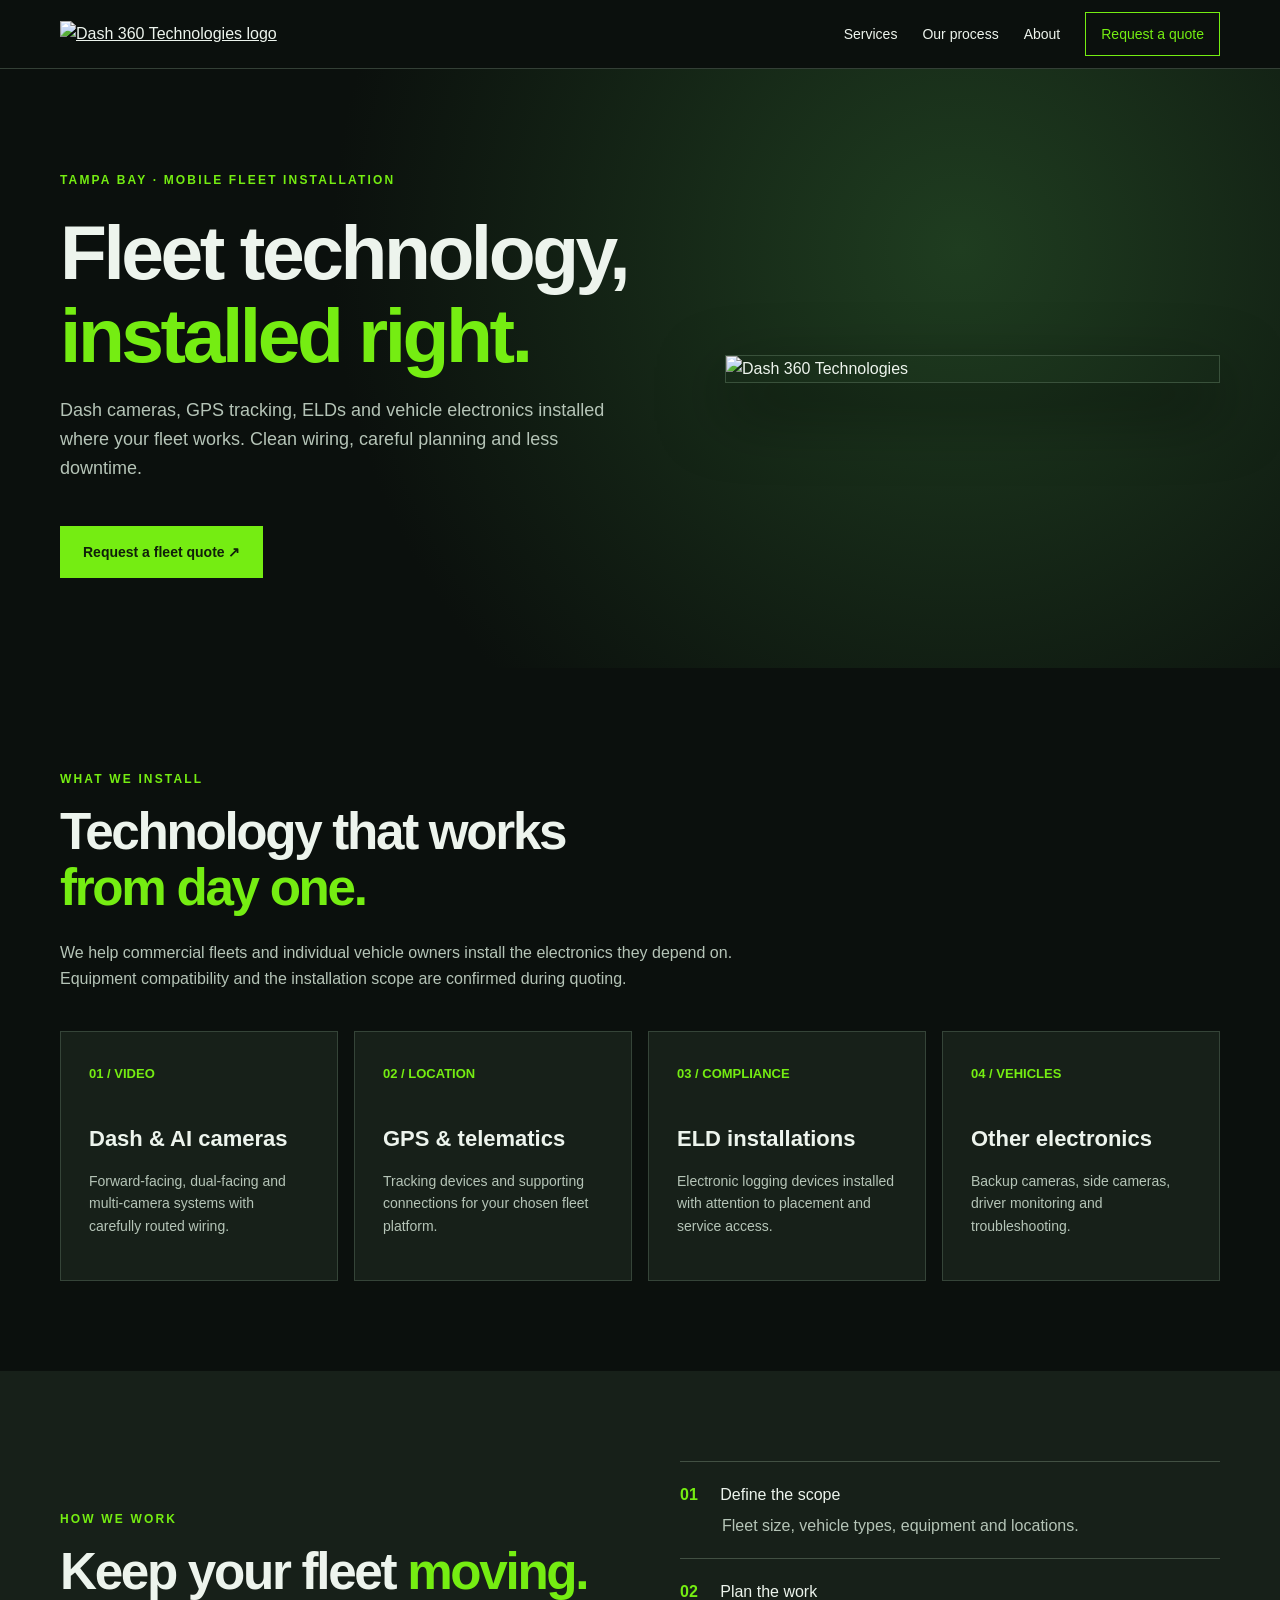
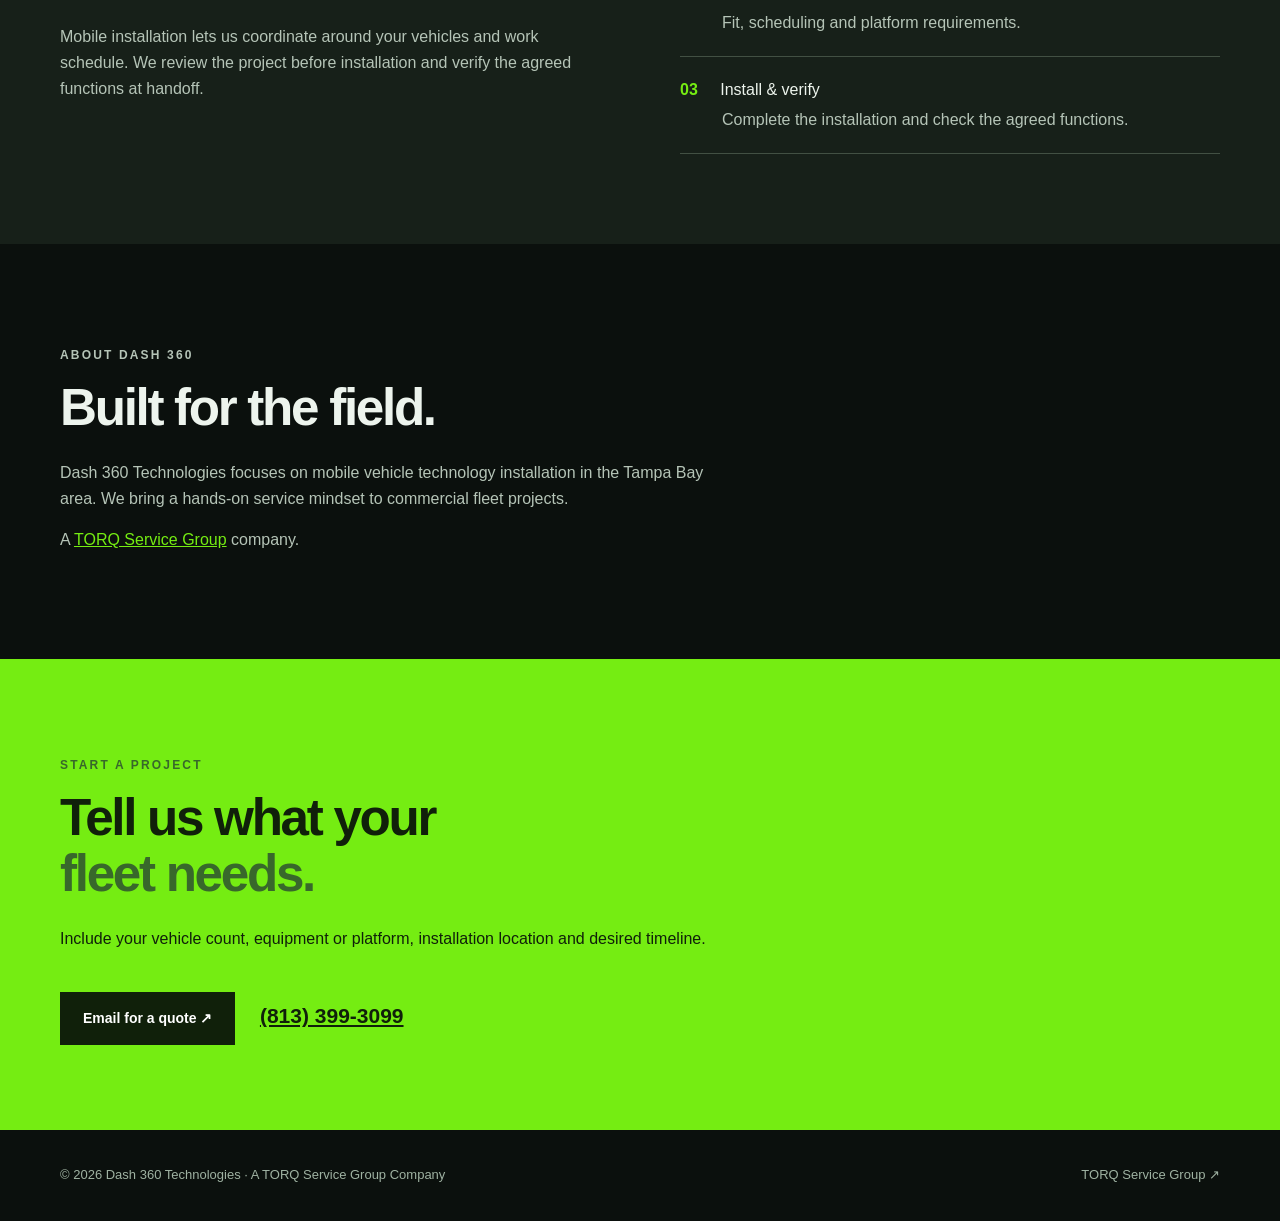
==== public/index.html @ ff672d2b "Add Dash 360 homepage" ====
<!doctype html>
<html lang="en">
<head>
  <meta charset="utf-8">
  <meta name="viewport" content="width=device-width, initial-scale=1">
  <meta name="description" content="Mobile fleet camera, ELD, GPS and vehicle electronics installation in Tampa Bay.">
  <title>Dash 360 Technologies | Fleet Electronics Installation</title>
  <style>
    :root { --green:#75ed12; --dark:#0b100d; --panel:#172019; --text:#edf4ed; --muted:#b5c4b7; }
    * { box-sizing:border-box; }
    html { scroll-behavior:smooth; }
    body { margin:0; background:var(--dark); color:var(--text); font-family:Arial,Helvetica,sans-serif; line-height:1.6; }
    a { color:inherit; }
    .wrap { width:min(1160px,calc(100% - 40px)); margin:auto; }
    header { border-bottom:1px solid #344036; background:#0b100d; }
    header .wrap { display:flex; align-items:center; justify-content:space-between; gap:20px; padding:12px 0; }
    .brand img { width:130px; height:80px; object-fit:contain; }
    nav { display:flex; gap:25px; align-items:center; }
    nav a { font-size:14px; text-decoration:none; }
    nav a:hover, footer a:hover { color:var(--green); }
    .nav-button { border:1px solid var(--green); color:var(--green); padding:10px 15px; }
    .hero { background:radial-gradient(circle at 75% 30%,#1f3d20,#0b100d 60%); padding:90px 0; }
    .hero-grid { display:grid; grid-template-columns:1.1fr .9fr; align-items:center; gap:60px; }
    .eyebrow { color:var(--green); text-transform:uppercase; letter-spacing:.18em; font-size:12px; font-weight:bold; }
    h1,h2 { line-height:1.08; letter-spacing:-.045em; }
    h1 { font-size:clamp(48px,6vw,88px); margin:20px 0; }
    h2 { font-size:clamp(38px,4vw,64px); margin:15px 0 25px; }
    h1 em,h2 em { color:var(--green); font-style:normal; }
    .lead { color:var(--muted); font-size:18px; max-width:580px; }
    .button { display:inline-block; margin-top:25px; padding:15px 23px; background:var(--green); color:#10200a; font-size:14px; font-weight:bold; text-decoration:none; }
    .hero-image { width:100%; border:1px solid #39513b; box-shadow:0 25px 65px #0008; }
    section.content { padding:90px 0; }
    .intro { max-width:680px; color:var(--muted); }
    .cards { display:grid; grid-template-columns:repeat(4,1fr); gap:16px; margin-top:40px; }
    .card { background:var(--panel); border:1px solid #354438; padding:28px; min-height:250px; }
    .card span { color:var(--green); font-size:13px; font-weight:bold; }
    .card h3 { margin:35px 0 10px; font-size:22px; }
    .card p { color:var(--muted); font-size:14px; }
    .split { display:grid; grid-template-columns:1fr 1fr; gap:80px; align-items:center; }
    .alternate { background:#172019; }
    .steps { border-top:1px solid #425043; }
    .step { padding:20px 0; border-bottom:1px solid #425043; }
    .step strong { color:var(--green); margin-right:18px; }
    .step p { color:var(--muted); margin:5px 0 0 42px; }
    .about p { color:var(--muted); }
    .about a { color:var(--green); }
    .contact { padding:85px 0; background:var(--green); color:#10200a; }
    .contact h2 em { color:#38682b; }
    .contact p { max-width:650px; }
    .contact .button { background:#10200a; color:white; margin-right:20px; }
    .contact .phone { font-size:21px; font-weight:bold; white-space:nowrap; }
    footer { padding:35px 0; }
    footer .wrap { display:flex; justify-content:space-between; gap:20px; flex-wrap:wrap; color:#9fb2a2; font-size:13px; }
    footer a { text-decoration:none; }
    @media(max-width:800px) {
      .hero-grid,.split { grid-template-columns:1fr; gap:35px; }
      .cards { grid-template-columns:repeat(2,1fr); }
      nav a:not(.nav-button) { display:none; }
    }
    @media(max-width:520px) {
      .hero,section.content,.contact { padding:60px 0; }
      .brand img { width:95px; height:65px; }
      .cards { grid-template-columns:1fr; }
      .contact .phone { display:block; margin-top:20px; }
    }
  </style>
</head>
<body>
  <header>
    <div class="wrap">
      <a class="brand" href="#top" aria-label="Dash 360 Technologies home">
        <img src="https://torqservicegroup.com/Dash%20360%20logo.jpeg" alt="Dash 360 Technologies logo">
      </a>
      <nav aria-label="Main navigation">
        <a href="#services">Services</a>
        <a href="#process">Our process</a>
        <a href="#about">About</a>
        <a class="nav-button" href="#contact">Request a quote</a>
      </nav>
    </div>
  </header>

  <main>
    <section class="hero" id="top">
      <div class="wrap hero-grid">
        <div>
          <p class="eyebrow">Tampa Bay · Mobile fleet installation</p>
          <h1>Fleet technology,<br><em>installed right.</em></h1>
          <p class="lead">Dash cameras, GPS tracking, ELDs and vehicle electronics installed where your fleet works. Clean wiring, careful planning and less downtime.</p>
          <a class="button" href="#contact">Request a fleet quote ↗</a>
        </div>
        <img class="hero-image" src="https://torqservicegroup.com/Dash%20360%20logo.jpeg" alt="Dash 360 Technologies">
      </div>
    </section>

    <section class="content" id="services">
      <div class="wrap">
        <p class="eyebrow">What we install</p>
        <h2>Technology that works<br><em>from day one.</em></h2>
        <p class="intro">We help commercial fleets and individual vehicle owners install the electronics they depend on. Equipment compatibility and the installation scope are confirmed during quoting.</p>
        <div class="cards">
          <article class="card"><span>01 / VIDEO</span><h3>Dash & AI cameras</h3><p>Forward-facing, dual-facing and multi-camera systems with carefully routed wiring.</p></article>
          <article class="card"><span>02 / LOCATION</span><h3>GPS & telematics</h3><p>Tracking devices and supporting connections for your chosen fleet platform.</p></article>
          <article class="card"><span>03 / COMPLIANCE</span><h3>ELD installations</h3><p>Electronic logging devices installed with attention to placement and service access.</p></article>
          <article class="card"><span>04 / VEHICLES</span><h3>Other electronics</h3><p>Backup cameras, side cameras, driver monitoring and troubleshooting.</p></article>
        </div>
      </div>
    </section>

    <section class="content alternate" id="process">
      <div class="wrap split">
        <div>
          <p class="eyebrow">How we work</p>
          <h2>Keep your fleet <em>moving.</em></h2>
          <p class="intro">Mobile installation lets us coordinate around your vehicles and work schedule. We review the project before installation and verify the agreed functions at handoff.</p>
        </div>
        <div class="steps">
          <div class="step"><strong>01</strong> Define the scope<p>Fleet size, vehicle types, equipment and locations.</p></div>
          <div class="step"><strong>02</strong> Plan the work<p>Fit, scheduling and platform requirements.</p></div>
          <div class="step"><strong>03</strong> Install & verify<p>Complete the installation and check the agreed functions.</p></div>
        </div>
      </div>
    </section>

    <section class="content about" id="about">
      <div class="wrap">
        <p class="eyebrow">About Dash 360</p>
        <h2>Built for the field.</h2>
        <p class="intro">Dash 360 Technologies focuses on mobile vehicle technology installation in the Tampa Bay area. We bring a hands-on service mindset to commercial fleet projects.</p>
        <p>A <a href="https://torqservicegroup.com">TORQ Service Group</a> company.</p>
      </div>
    </section>

    <section class="contact" id="contact">
      <div class="wrap">
        <p class="eyebrow" style="color:#38682b">Start a project</p>
        <h2>Tell us what your<br><em>fleet needs.</em></h2>
        <p>Include your vehicle count, equipment or platform, installation location and desired timeline.</p>
        <a class="button" href="mailto:admin@torqservicegroup.com?subject=Dash%20360%20installation%20quote">Email for a quote ↗</a>
        <a class="phone" href="tel:+18133993099">(813) 399-3099</a>
      </div>
    </section>
  </main>

  <footer>
    <div class="wrap">
      <span>© 2026 Dash 360 Technologies · A TORQ Service Group Company</span>
      <a href="https://torqservicegroup.com">TORQ Service Group ↗</a>
    </div>
  </footer>
</body>
</html>
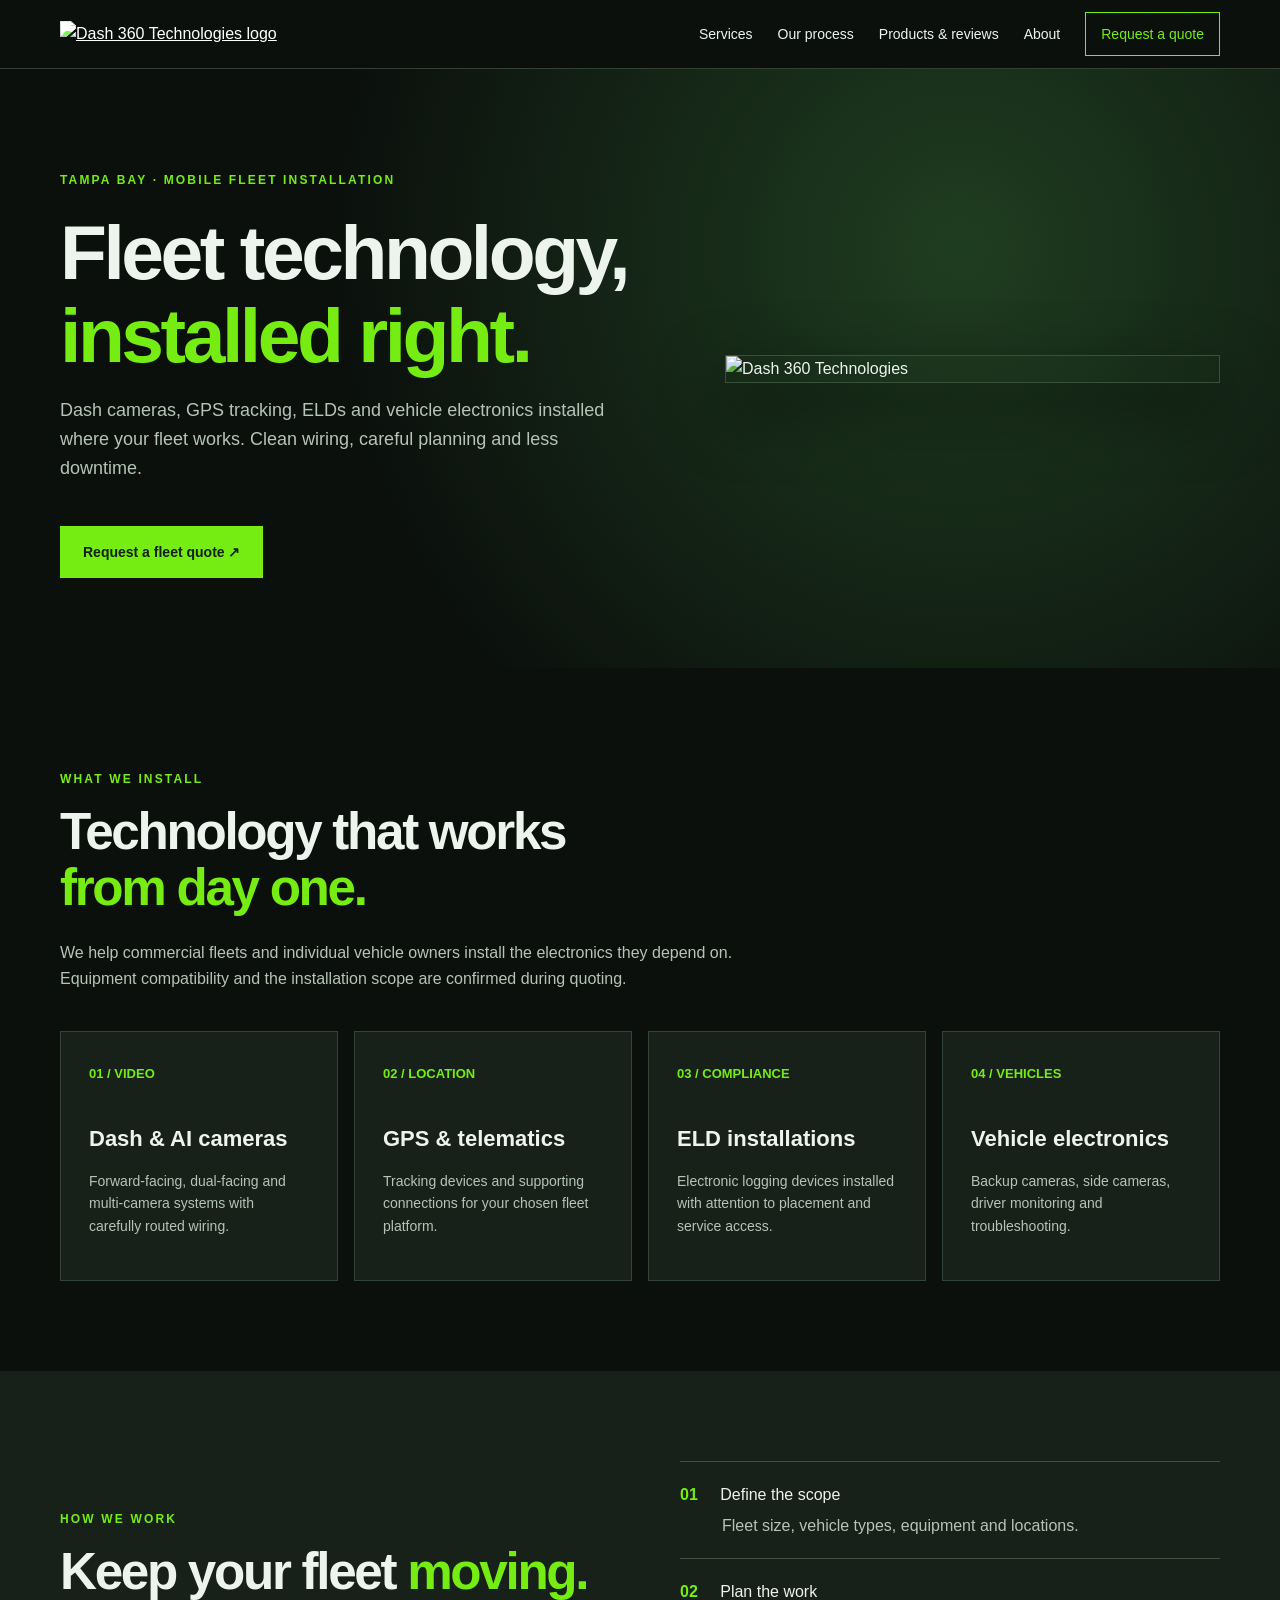
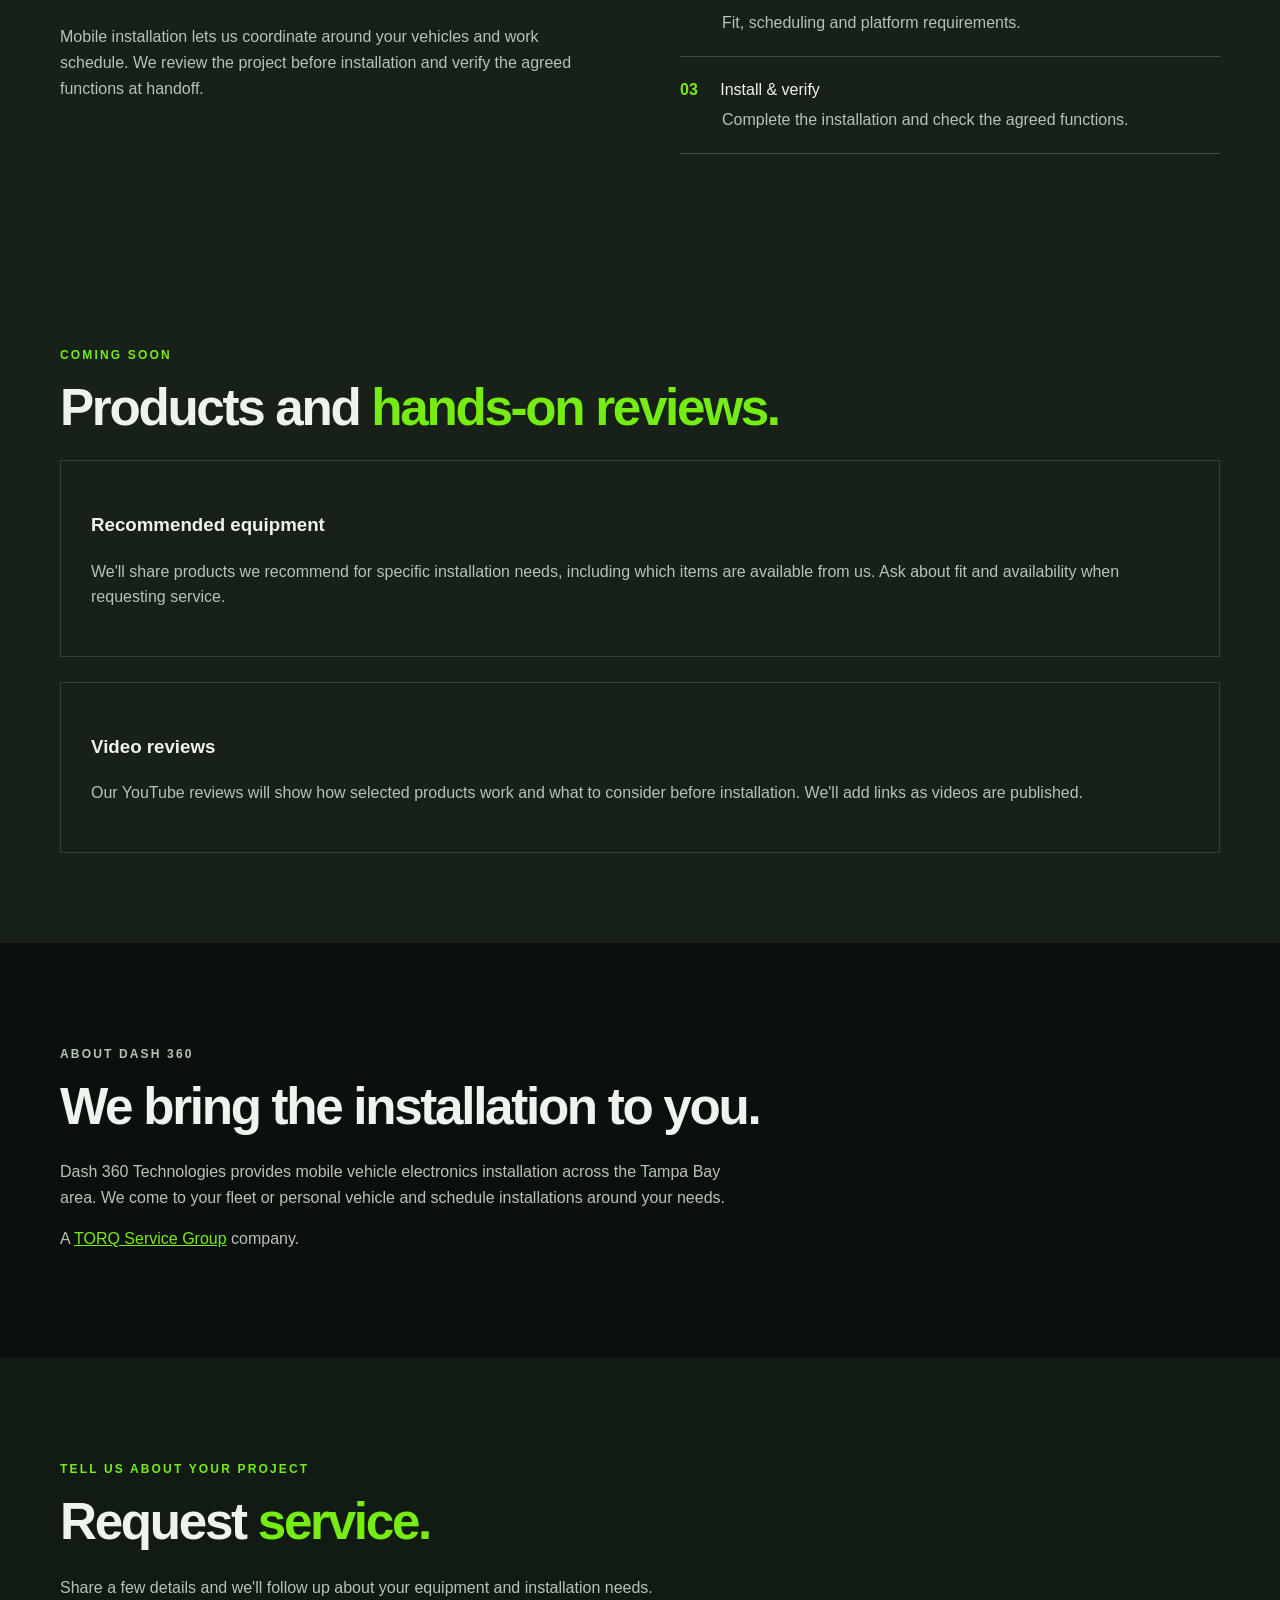
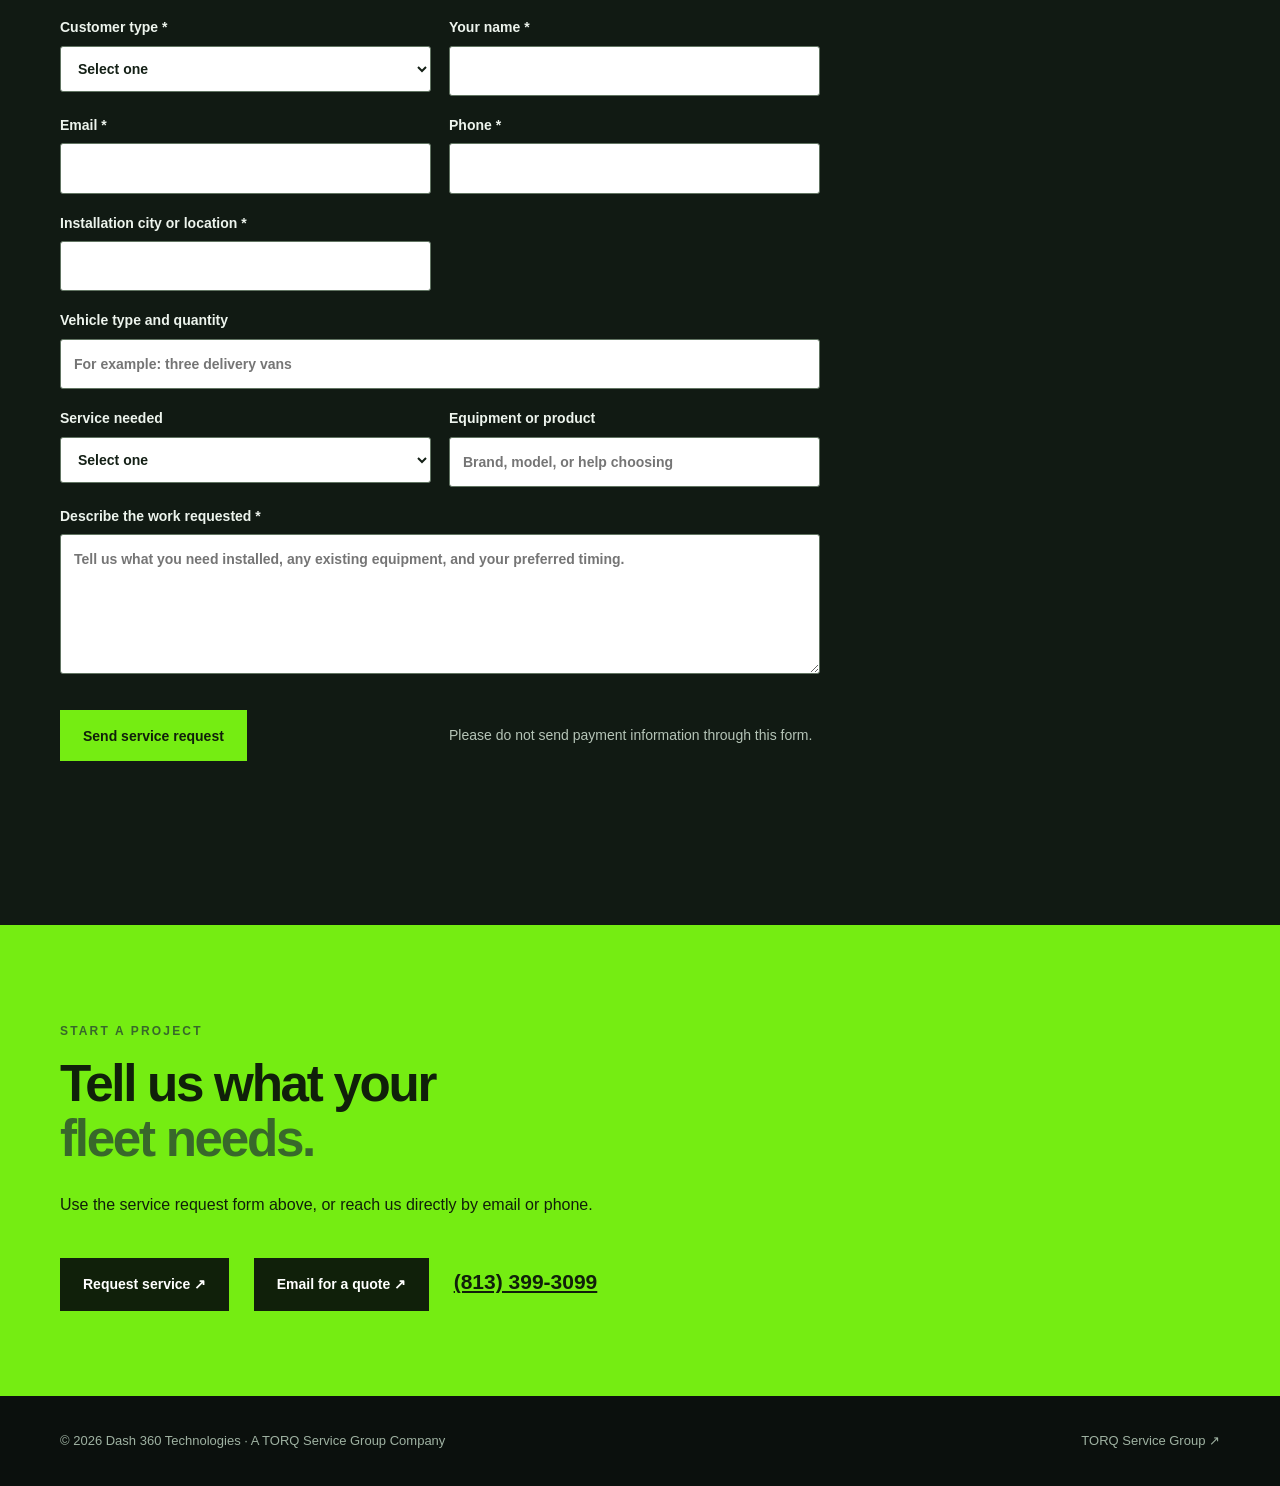
==== commit 38d7b9d1: "Update index.html Updated brand image size and added new sections for products and service requests." ====
--- a/public/index.html
+++ b/public/index.html
@@ -14,7 +14,7 @@
     .wrap { width:min(1160px,calc(100% - 40px)); margin:auto; }
     header { border-bottom:1px solid #344036; background:#0b100d; }
     header .wrap { display:flex; align-items:center; justify-content:space-between; gap:20px; padding:12px 0; }
-    .brand img { width:130px; height:80px; object-fit:contain; }
+    .brand img { width:240px; height:140px; object-fit:cover; object-position:center; filter:brightness(1.4); }
     nav { display:flex; gap:25px; align-items:center; }
     nav a { font-size:14px; text-decoration:none; }
     nav a:hover, footer a:hover { color:var(--green); }
@@ -49,6 +49,18 @@
     .contact p { max-width:650px; }
     .contact .button { background:#10200a; color:white; margin-right:20px; }
     .contact .phone { font-size:21px; font-weight:bold; white-space:nowrap; }
+    .future { border:1px solid #354438; background:var(--panel); padding:30px; margin-top:25px; }
+    .future p { color:var(--muted); }
+    .request { background:#111a13; }
+    .request form { max-width:760px; display:grid; grid-template-columns:1fr 1fr; gap:18px; }
+    .request label { display:flex; flex-direction:column; gap:7px; font-size:14px; font-weight:bold; }
+    .request input,.request select,.request textarea { width:100%; padding:13px; border:1px solid #617462; background:#fff; color:#142016; font:inherit; border-radius:3px; }
+    .request .full { grid-column:1/-1; }
+    .request button { border:0; cursor:pointer; justify-self:start; margin:0; }
+    .request [hidden] { display:none; }
+    .request .note { color:var(--muted); font-size:14px; }
+    #form-status { min-height:1.5em; color:var(--green); }
+    #form-status.error { color:#ffaaaa; }
     footer { padding:35px 0; }
     footer .wrap { display:flex; justify-content:space-between; gap:20px; flex-wrap:wrap; color:#9fb2a2; font-size:13px; }
     footer a { text-decoration:none; }
@@ -59,7 +71,8 @@
     }
     @media(max-width:520px) {
       .hero,section.content,.contact { padding:60px 0; }
-      .brand img { width:95px; height:65px; }
+      .brand img { width:170px; height:100px; }
+      .request form { grid-template-columns:1fr; }
       .cards { grid-template-columns:1fr; }
       .contact .phone { display:block; margin-top:20px; }
     }
@@ -74,6 +87,7 @@
       <nav aria-label="Main navigation">
         <a href="#services">Services</a>
         <a href="#process">Our process</a>
+        <a href="#products">Products & reviews</a>
         <a href="#about">About</a>
         <a class="nav-button" href="#contact">Request a quote</a>
       </nav>
@@ -102,7 +116,7 @@
           <article class="card"><span>01 / VIDEO</span><h3>Dash & AI cameras</h3><p>Forward-facing, dual-facing and multi-camera systems with carefully routed wiring.</p></article>
           <article class="card"><span>02 / LOCATION</span><h3>GPS & telematics</h3><p>Tracking devices and supporting connections for your chosen fleet platform.</p></article>
           <article class="card"><span>03 / COMPLIANCE</span><h3>ELD installations</h3><p>Electronic logging devices installed with attention to placement and service access.</p></article>
-          <article class="card"><span>04 / VEHICLES</span><h3>Other electronics</h3><p>Backup cameras, side cameras, driver monitoring and troubleshooting.</p></article>
+          <article class="card"><span>04 / VEHICLES</span><h3>Vehicle electronics</h3><p>Backup cameras, side cameras, driver monitoring and troubleshooting.</p></article>
         </div>
       </div>
     </section>
@@ -122,12 +136,46 @@
       </div>
     </section>
 
+    <section class="content alternate" id="products">
+      <div class="wrap">
+        <p class="eyebrow">Coming soon</p>
+        <h2>Products and <em>hands-on reviews.</em></h2>
+        <div class="future"><h3>Recommended equipment</h3><p>We'll share products we recommend for specific installation needs, including which items are available from us. Ask about fit and availability when requesting service.</p></div>
+        <div class="future"><h3>Video reviews</h3><p>Our YouTube reviews will show how selected products work and what to consider before installation. We'll add links as videos are published.</p></div>
+      </div>
+    </section>
+
     <section class="content about" id="about">
       <div class="wrap">
         <p class="eyebrow">About Dash 360</p>
-        <h2>Built for the field.</h2>
-        <p class="intro">Dash 360 Technologies focuses on mobile vehicle technology installation in the Tampa Bay area. We bring a hands-on service mindset to commercial fleet projects.</p>
+        <h2>We bring the installation to you.</h2>
+        <p class="intro">Dash 360 Technologies provides mobile vehicle electronics installation across the Tampa Bay area. We come to your fleet or personal vehicle and schedule installations around your needs.</p>
         <p>A <a href="https://torqservicegroup.com">TORQ Service Group</a> company.</p>
+      </div>
+    </section>
+
+    <section class="content request" id="request">
+      <div class="wrap">
+        <p class="eyebrow">Tell us about your project</p>
+        <h2>Request <em>service.</em></h2>
+        <p class="intro">Share a few details and we'll follow up about your equipment and installation needs.</p>
+        <form id="service-form" action="/api/request" method="post">
+          <label>Customer type *<select name="customerType" id="customer-type" required><option value="">Select one</option><option>Company</option><option>Private consumer</option></select></label>
+          <label id="company-field" hidden>Company name *<input name="company" id="company-name" maxlength="150" autocomplete="organization"></label>
+          <label>Your name *<input name="name" required maxlength="100" autocomplete="name"></label>
+          <label>Email *<input name="email" type="email" required maxlength="150" autocomplete="email"></label>
+          <label>Phone *<input name="phone" type="tel" required maxlength="40" autocomplete="tel"></label>
+          <label>Installation city or location *<input name="location" required maxlength="150"></label>
+          <label class="full">Vehicle type and quantity<input name="vehicle" maxlength="200" placeholder="For example: three delivery vans"></label>
+          <label>Service needed<select name="service"><option value="">Select one</option><option>Dash or AI cameras</option><option>GPS and telematics</option><option>ELD installation</option><option>Other vehicle electronics</option><option>Not sure yet</option></select></label>
+          <label>Equipment or product<input name="equipment" maxlength="300" placeholder="Brand, model, or help choosing"></label>
+          <label class="full">Describe the work requested *<textarea name="details" required maxlength="3000" rows="5" placeholder="Tell us what you need installed, any existing equipment, and your preferred timing."></textarea></label>
+          <label class="full" style="position:absolute;left:-9999px" aria-hidden="true">Website<input name="website" tabindex="-1" autocomplete="off"></label>
+          <div class="full cf-turnstile" data-sitekey="0x4AAAAAAFBbtxwOsR6vCmfb"></div>
+          <button class="button" type="submit">Send service request</button>
+          <p class="note">Please do not send payment information through this form.</p>
+          <p class="full" id="form-status" role="status" aria-live="polite"></p>
+        </form>
       </div>
     </section>
 
@@ -135,7 +183,8 @@
       <div class="wrap">
         <p class="eyebrow" style="color:#38682b">Start a project</p>
         <h2>Tell us what your<br><em>fleet needs.</em></h2>
-        <p>Include your vehicle count, equipment or platform, installation location and desired timeline.</p>
+        <p>Use the service request form above, or reach us directly by email or phone.</p>
+        <a class="button" href="#request">Request service ↗</a>
         <a class="button" href="mailto:admin@torqservicegroup.com?subject=Dash%20360%20installation%20quote">Email for a quote ↗</a>
         <a class="phone" href="tel:+18133993099">(813) 399-3099</a>
       </div>
@@ -148,5 +197,52 @@
       <a href="https://torqservicegroup.com">TORQ Service Group ↗</a>
     </div>
   </footer>
+  <script src="https://challenges.cloudflare.com/turnstile/v0/api.js" async defer></script>
+  <script>
+    const form = document.getElementById('service-form');
+    const type = document.getElementById('customer-type');
+    const companyField = document.getElementById('company-field');
+    const companyName = document.getElementById('company-name');
+    const status = document.getElementById('form-status');
+
+    type.addEventListener('change', () => {
+      const isCompany = type.value === 'Company';
+      companyField.hidden = !isCompany;
+      companyName.required = isCompany;
+      if (!isCompany) companyName.value = '';
+    });
+
+    form.addEventListener('submit', async event => {
+      event.preventDefault();
+      const button = form.querySelector('button[type="submit"]');
+      button.disabled = true;
+      status.classList.remove('error');
+      status.textContent = 'Sending your request…';
+
+      try {
+        const response = await fetch(form.action, {
+          method: 'POST',
+          body: new FormData(form)
+        });
+        const result = await response.json();
+
+        if (!response.ok) {
+          throw new Error(result.message || 'Request could not be sent.');
+        }
+
+        status.textContent = result.message;
+        form.reset();
+        companyField.hidden = true;
+        companyName.required = false;
+      } catch (error) {
+        status.classList.add('error');
+        status.textContent = error.message ||
+          'Could not send your request. Please email or call us directly.';
+      } finally {
+        button.disabled = false;
+        if (window.turnstile) window.turnstile.reset();
+      }
+    });
+  </script>
 </body>
 </html>
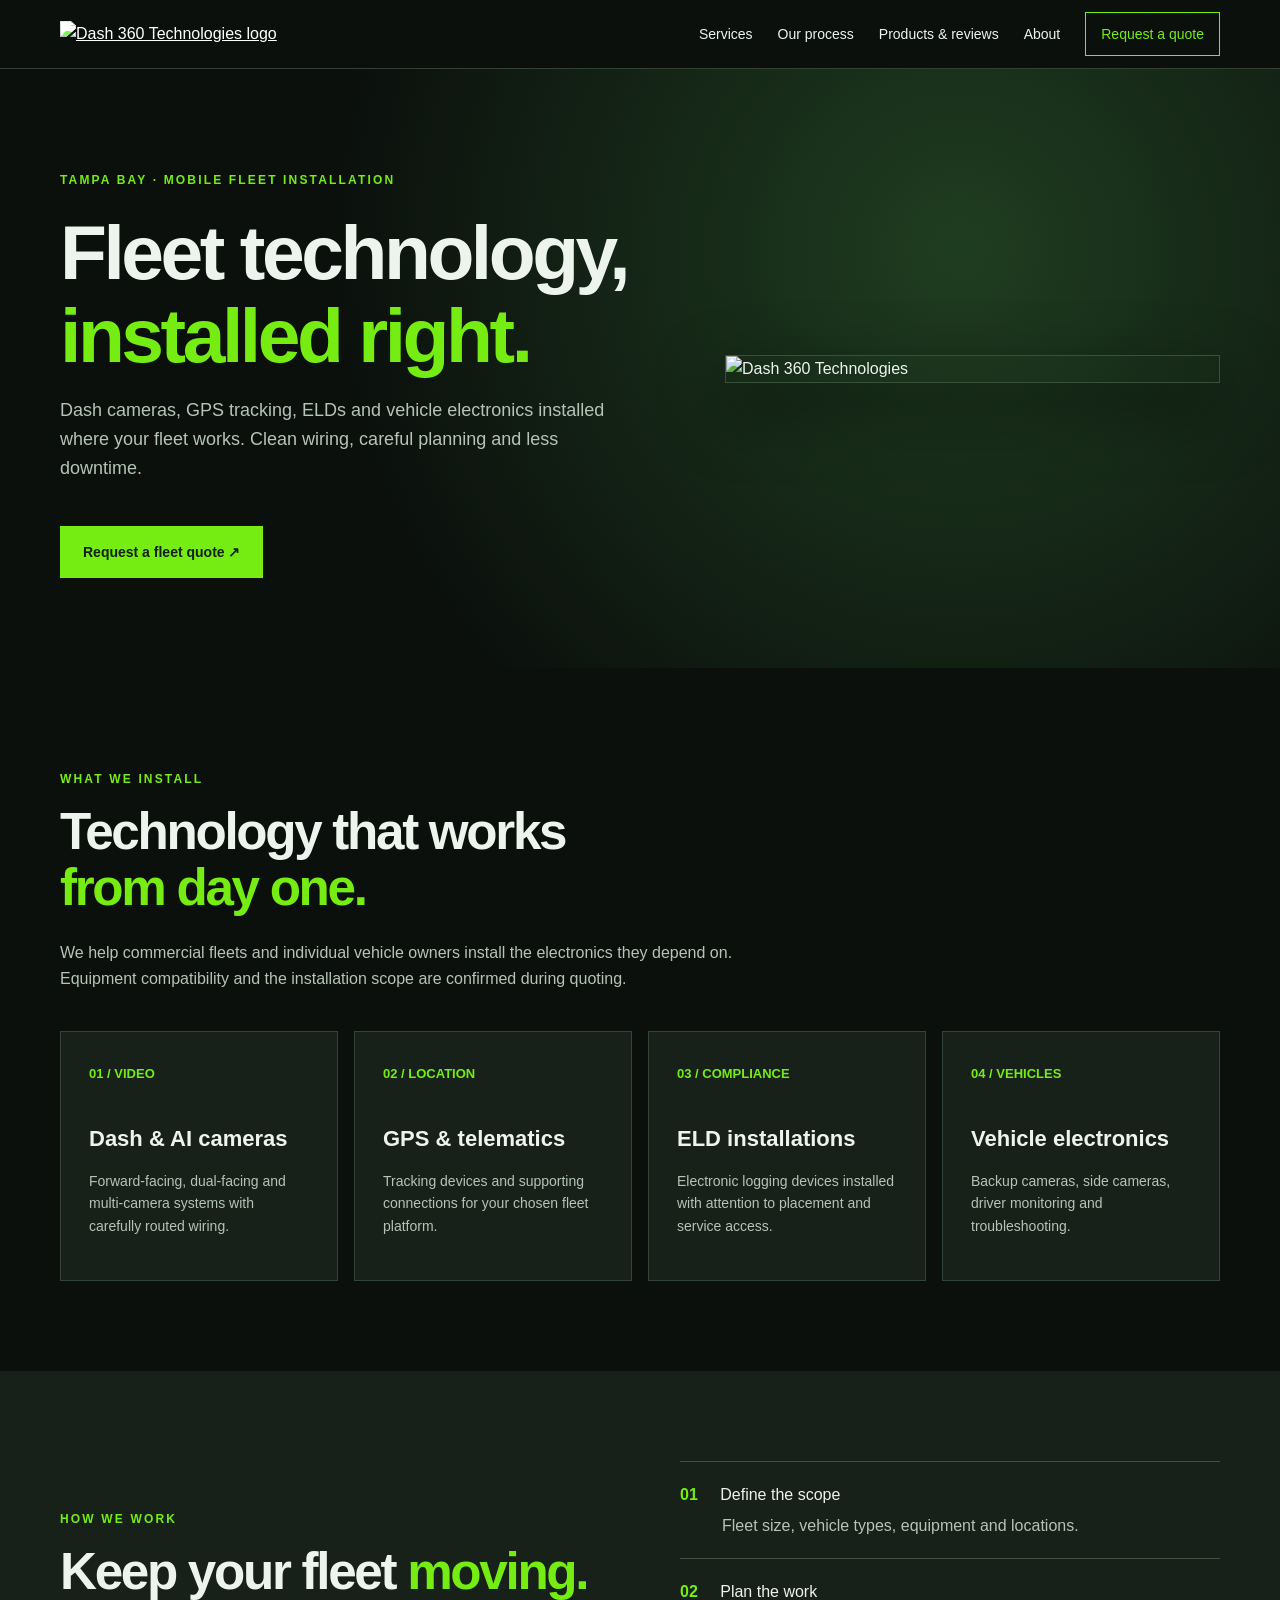
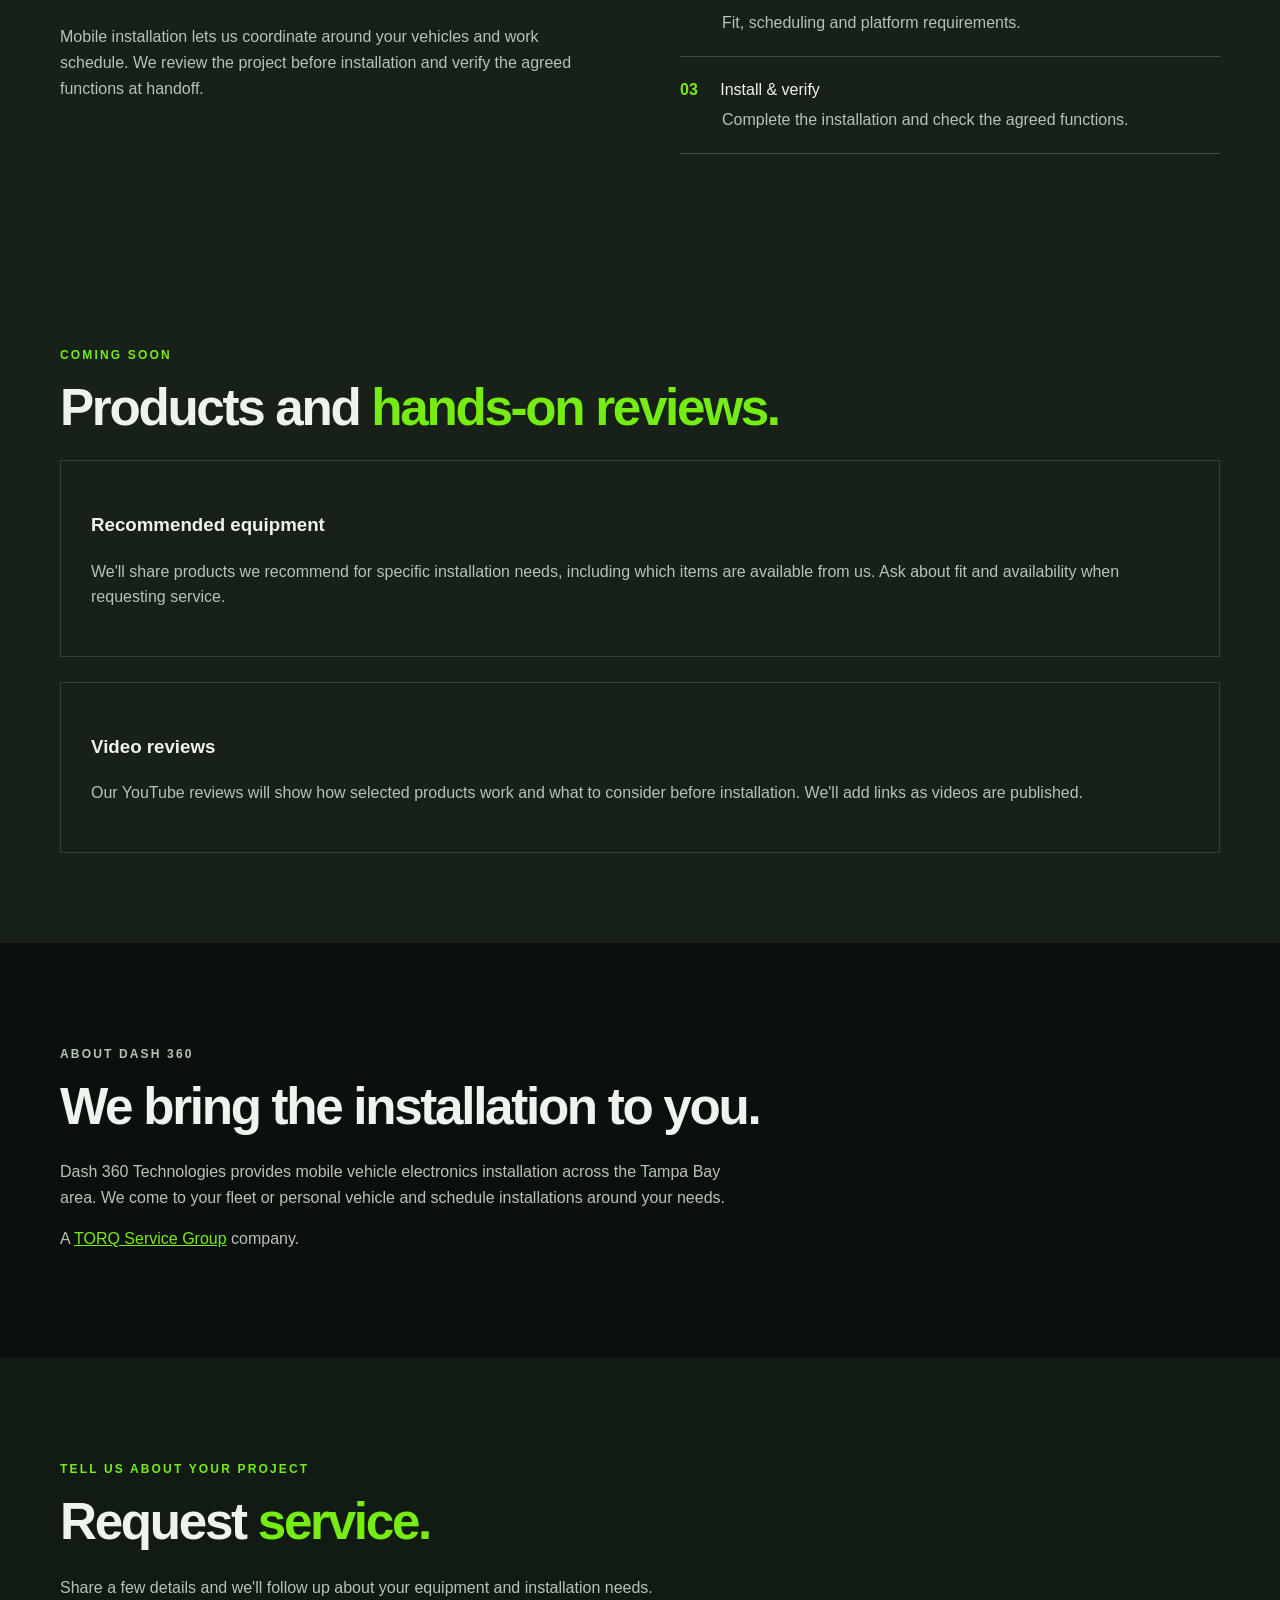
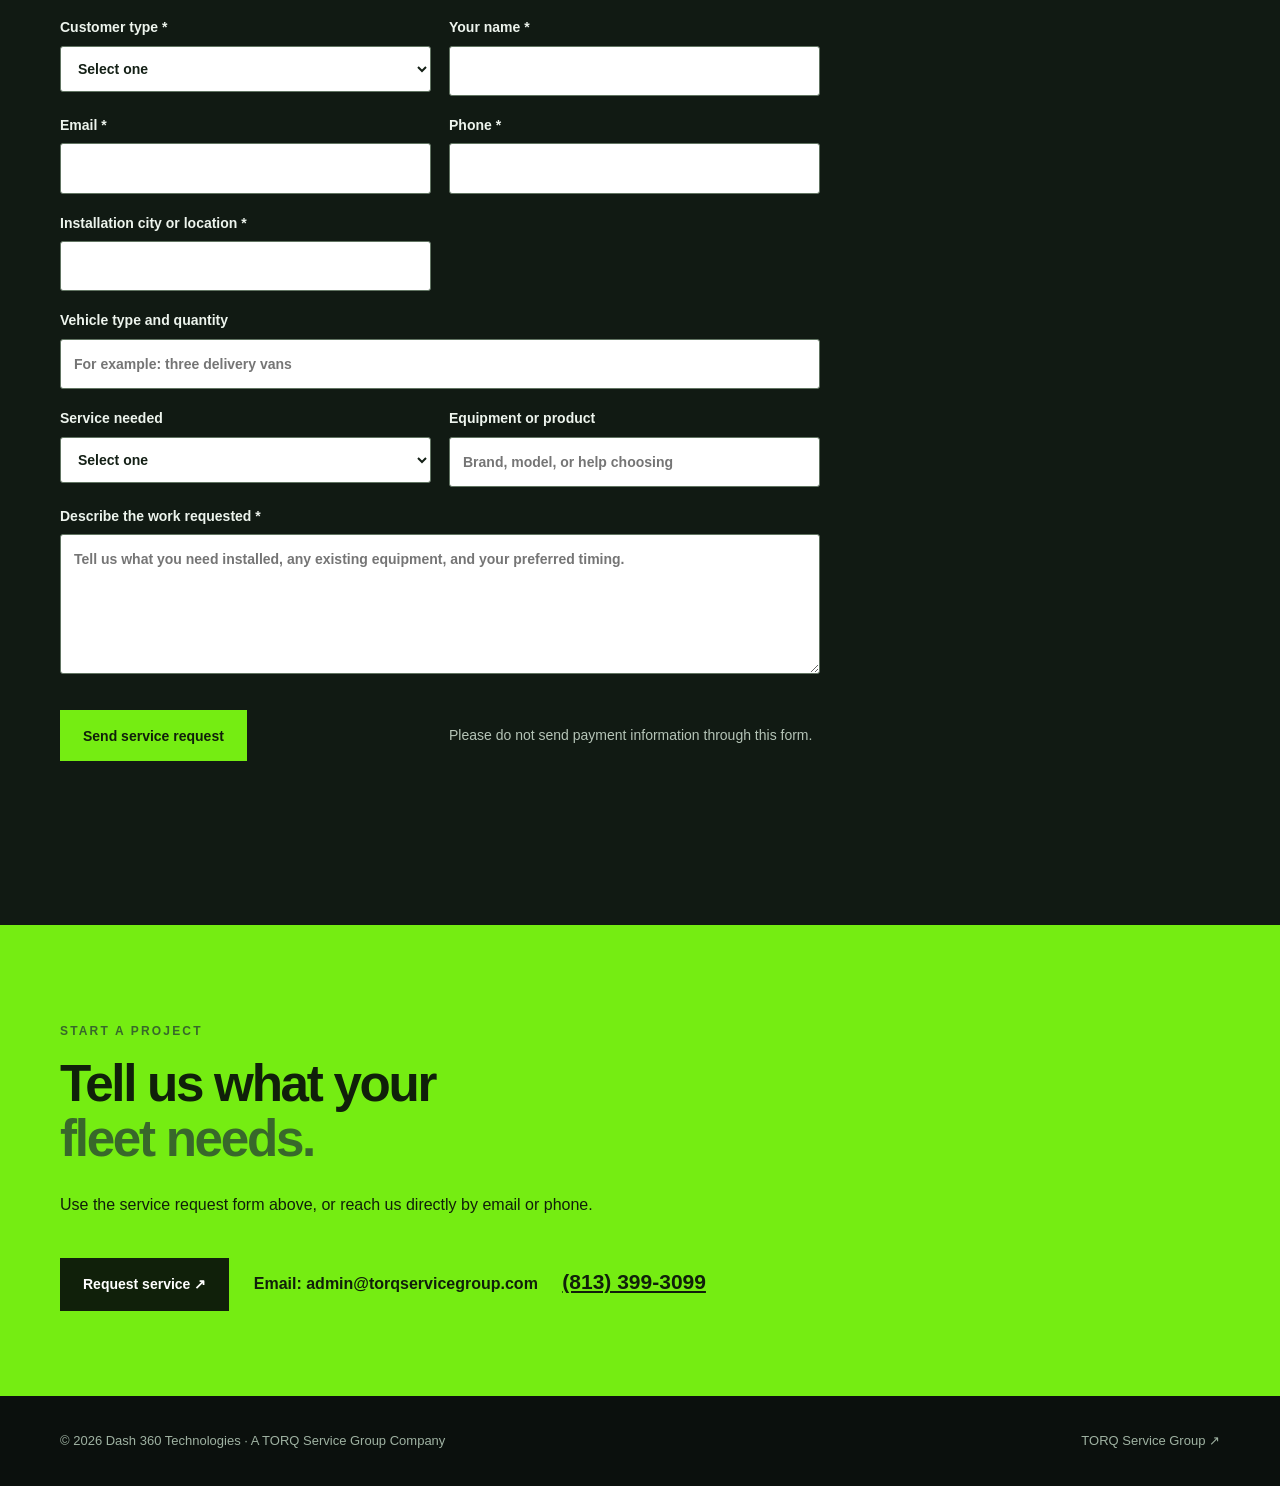
==== commit 62c82ff8: "Update contact section to display email address Replaced email link with a static email display." ====
--- a/public/index.html
+++ b/public/index.html
@@ -160,7 +160,7 @@
         <h2>Request <em>service.</em></h2>
         <p class="intro">Share a few details and we'll follow up about your equipment and installation needs.</p>
         <form id="service-form" action="/api/request" method="post">
-          <label>Customer type *<select name="customerType" id="customer-type" required><option value="">Select one</option><option>Company</option><option>Private consumer</option></select></label>
+          <label>Customer type *<select name="customerType" id="customer-type" required><option value="">Select one</option><option value="Company">Business or fleet</option><option value="Private consumer">Individual vehicle owner</option></select></label>
           <label id="company-field" hidden>Company name *<input name="company" id="company-name" maxlength="150" autocomplete="organization"></label>
           <label>Your name *<input name="name" required maxlength="100" autocomplete="name"></label>
           <label>Email *<input name="email" type="email" required maxlength="150" autocomplete="email"></label>
@@ -185,7 +185,7 @@
         <h2>Tell us what your<br><em>fleet needs.</em></h2>
         <p>Use the service request form above, or reach us directly by email or phone.</p>
         <a class="button" href="#request">Request service ↗</a>
-        <a class="button" href="mailto:admin@torqservicegroup.com?subject=Dash%20360%20installation%20quote">Email for a quote ↗</a>
+        <span style="display:inline-block;margin:15px 20px 0 0;font-weight:bold">Email: admin@torqservicegroup.com</span>
         <a class="phone" href="tel:+18133993099">(813) 399-3099</a>
       </div>
     </section>
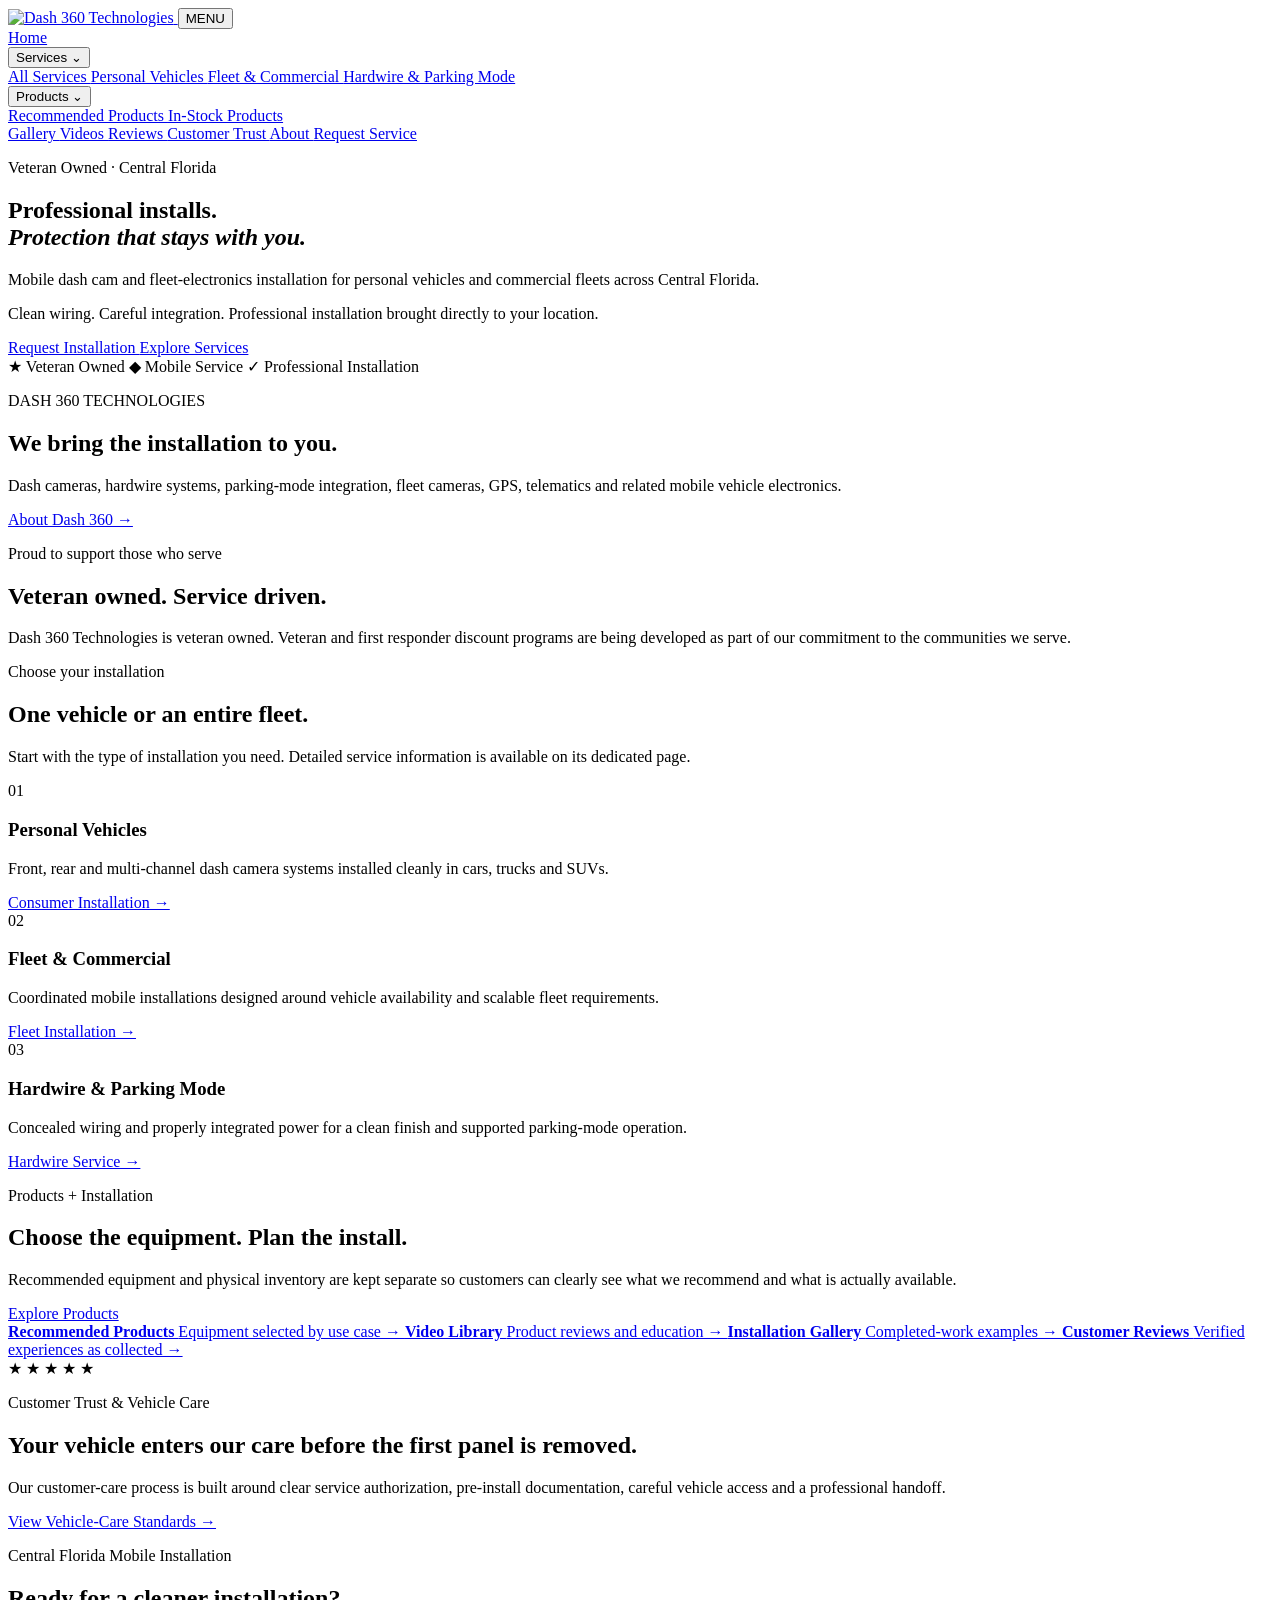
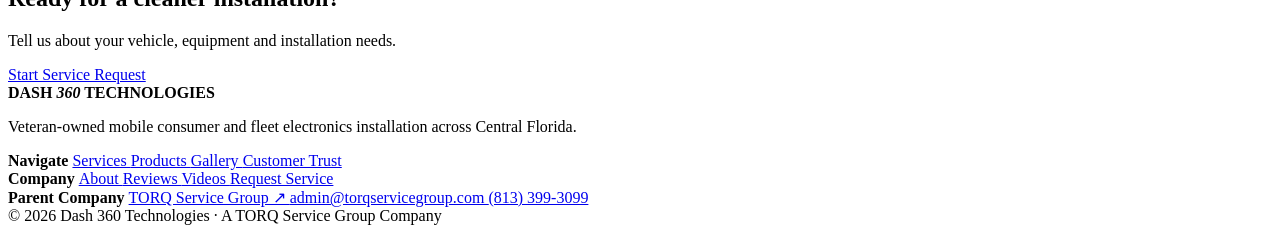
==== commit 22a86e3d: "Rebuild Dash 360 standalone homepage Updated the website content and styling for Dash 360 Technologi" ====
--- a/public/index.html
+++ b/public/index.html
@@ -3,246 +3,682 @@
 <head>
   <meta charset="utf-8">
   <meta name="viewport" content="width=device-width, initial-scale=1">
-  <meta name="description" content="Mobile fleet camera, ELD, GPS and vehicle electronics installation in Tampa Bay.">
-  <title>Dash 360 Technologies | Fleet Electronics Installation</title>
-  <style>
-    :root { --green:#75ed12; --dark:#0b100d; --panel:#172019; --text:#edf4ed; --muted:#b5c4b7; }
-    * { box-sizing:border-box; }
-    html { scroll-behavior:smooth; }
-    body { margin:0; background:var(--dark); color:var(--text); font-family:Arial,Helvetica,sans-serif; line-height:1.6; }
-    a { color:inherit; }
-    .wrap { width:min(1160px,calc(100% - 40px)); margin:auto; }
-    header { border-bottom:1px solid #344036; background:#0b100d; }
-    header .wrap { display:flex; align-items:center; justify-content:space-between; gap:20px; padding:12px 0; }
-    .brand img { width:240px; height:140px; object-fit:cover; object-position:center; filter:brightness(1.4); }
-    nav { display:flex; gap:25px; align-items:center; }
-    nav a { font-size:14px; text-decoration:none; }
-    nav a:hover, footer a:hover { color:var(--green); }
-    .nav-button { border:1px solid var(--green); color:var(--green); padding:10px 15px; }
-    .hero { background:radial-gradient(circle at 75% 30%,#1f3d20,#0b100d 60%); padding:90px 0; }
-    .hero-grid { display:grid; grid-template-columns:1.1fr .9fr; align-items:center; gap:60px; }
-    .eyebrow { color:var(--green); text-transform:uppercase; letter-spacing:.18em; font-size:12px; font-weight:bold; }
-    h1,h2 { line-height:1.08; letter-spacing:-.045em; }
-    h1 { font-size:clamp(48px,6vw,88px); margin:20px 0; }
-    h2 { font-size:clamp(38px,4vw,64px); margin:15px 0 25px; }
-    h1 em,h2 em { color:var(--green); font-style:normal; }
-    .lead { color:var(--muted); font-size:18px; max-width:580px; }
-    .button { display:inline-block; margin-top:25px; padding:15px 23px; background:var(--green); color:#10200a; font-size:14px; font-weight:bold; text-decoration:none; }
-    .hero-image { width:100%; border:1px solid #39513b; box-shadow:0 25px 65px #0008; }
-    section.content { padding:90px 0; }
-    .intro { max-width:680px; color:var(--muted); }
-    .cards { display:grid; grid-template-columns:repeat(4,1fr); gap:16px; margin-top:40px; }
-    .card { background:var(--panel); border:1px solid #354438; padding:28px; min-height:250px; }
-    .card span { color:var(--green); font-size:13px; font-weight:bold; }
-    .card h3 { margin:35px 0 10px; font-size:22px; }
-    .card p { color:var(--muted); font-size:14px; }
-    .split { display:grid; grid-template-columns:1fr 1fr; gap:80px; align-items:center; }
-    .alternate { background:#172019; }
-    .steps { border-top:1px solid #425043; }
-    .step { padding:20px 0; border-bottom:1px solid #425043; }
-    .step strong { color:var(--green); margin-right:18px; }
-    .step p { color:var(--muted); margin:5px 0 0 42px; }
-    .about p { color:var(--muted); }
-    .about a { color:var(--green); }
-    .contact { padding:85px 0; background:var(--green); color:#10200a; }
-    .contact h2 em { color:#38682b; }
-    .contact p { max-width:650px; }
-    .contact .button { background:#10200a; color:white; margin-right:20px; }
-    .contact .phone { font-size:21px; font-weight:bold; white-space:nowrap; }
-    .future { border:1px solid #354438; background:var(--panel); padding:30px; margin-top:25px; }
-    .future p { color:var(--muted); }
-    .request { background:#111a13; }
-    .request form { max-width:760px; display:grid; grid-template-columns:1fr 1fr; gap:18px; }
-    .request label { display:flex; flex-direction:column; gap:7px; font-size:14px; font-weight:bold; }
-    .request input,.request select,.request textarea { width:100%; padding:13px; border:1px solid #617462; background:#fff; color:#142016; font:inherit; border-radius:3px; }
-    .request .full { grid-column:1/-1; }
-    .request button { border:0; cursor:pointer; justify-self:start; margin:0; }
-    .request [hidden] { display:none; }
-    .request .note { color:var(--muted); font-size:14px; }
-    #form-status { min-height:1.5em; color:var(--green); }
-    #form-status.error { color:#ffaaaa; }
-    footer { padding:35px 0; }
-    footer .wrap { display:flex; justify-content:space-between; gap:20px; flex-wrap:wrap; color:#9fb2a2; font-size:13px; }
-    footer a { text-decoration:none; }
-    @media(max-width:800px) {
-      .hero-grid,.split { grid-template-columns:1fr; gap:35px; }
-      .cards { grid-template-columns:repeat(2,1fr); }
-      nav a:not(.nav-button) { display:none; }
-    }
-    @media(max-width:520px) {
-      .hero,section.content,.contact { padding:60px 0; }
-      .brand img { width:170px; height:100px; }
-      .request form { grid-template-columns:1fr; }
-      .cards { grid-template-columns:1fr; }
-      .contact .phone { display:block; margin-top:20px; }
-    }
-  </style>
+
+  <meta
+    name="description"
+    content="Veteran-owned mobile dash cam and fleet electronics installation across Central Florida."
+  >
+
+  <title>
+    Dash 360 Technologies | Mobile Dash Cam & Fleet Electronics Installation
+  </title>
+
+  <link rel="stylesheet" href="/styles.css">
 </head>
+
 <body>
-  <header>
-    <div class="wrap">
-      <a class="brand" href="#top" aria-label="Dash 360 Technologies home">
-        <img src="https://torqservicegroup.com/Dash%20360%20logo.jpeg" alt="Dash 360 Technologies logo">
+
+  <!-- HEADER -->
+  <header class="site-header">
+    <div class="wrap header-inner">
+
+      <a
+        class="brand"
+        href="/"
+        aria-label="Dash 360 Technologies home"
+      >
+        <img
+          src="https://torqservicegroup.com/Dash%20360%20logo.jpeg"
+          alt="Dash 360 Technologies"
+        >
       </a>
-      <nav aria-label="Main navigation">
-        <a href="#services">Services</a>
-        <a href="#process">Our process</a>
-        <a href="#products">Products & reviews</a>
-        <a href="#about">About</a>
-        <a class="nav-button" href="#contact">Request a quote</a>
+
+      <button
+        class="menu-toggle"
+        type="button"
+        aria-expanded="false"
+        aria-controls="main-navigation"
+      >
+        MENU
+      </button>
+
+      <nav
+        id="main-navigation"
+        class="main-nav"
+        aria-label="Main navigation"
+      >
+
+        <a class="active" href="/">Home</a>
+
+        <!-- SERVICES DROPDOWN -->
+        <div class="nav-group">
+
+          <button
+            class="nav-drop"
+            type="button"
+            aria-expanded="false"
+          >
+            Services
+            <span>⌄</span>
+          </button>
+
+          <div class="dropdown">
+            <a href="/services.html">
+              All Services
+            </a>
+
+            <a href="/services.html#consumer">
+              Personal Vehicles
+            </a>
+
+            <a href="/services.html#fleet">
+              Fleet & Commercial
+            </a>
+
+            <a href="/services.html#hardwire">
+              Hardwire & Parking Mode
+            </a>
+          </div>
+
+        </div>
+
+        <!-- PRODUCTS DROPDOWN -->
+        <div class="nav-group">
+
+          <button
+            class="nav-drop"
+            type="button"
+            aria-expanded="false"
+          >
+            Products
+            <span>⌄</span>
+          </button>
+
+          <div class="dropdown">
+            <a href="/products.html">
+              Recommended Products
+            </a>
+
+            <a href="/products.html#inventory">
+              In-Stock Products
+            </a>
+          </div>
+
+        </div>
+
+        <a href="/gallery.html">
+          Gallery
+        </a>
+
+        <a href="/videos.html">
+          Videos
+        </a>
+
+        <a href="/reviews.html">
+          Reviews
+        </a>
+
+        <a href="/customer-trust.html">
+          Customer Trust
+        </a>
+
+        <a href="/about.html">
+          About
+        </a>
+
+        <a
+          class="nav-button"
+          href="/request-service.html"
+        >
+          Request Service
+        </a>
+
       </nav>
+
     </div>
   </header>
 
+
   <main>
-    <section class="hero" id="top">
+
+    <!-- HERO -->
+    <section class="hero">
+
+      <div
+        class="flag-background"
+        aria-hidden="true"
+      ></div>
+
+      <div
+        class="hero-overlay"
+        aria-hidden="true"
+      ></div>
+
       <div class="wrap hero-grid">
+
+        <div class="hero-copy">
+
+          <p class="eyebrow">
+            Veteran Owned · Central Florida
+          </p>
+
+          <h1>
+            Professional installs.
+            <br>
+            <em>Protection that stays with you.</em>
+          </h1>
+
+          <p class="lead">
+            Mobile dash cam and fleet-electronics installation
+            for personal vehicles and commercial fleets across
+            Central Florida.
+          </p>
+
+          <p class="hero-detail">
+            Clean wiring. Careful integration. Professional
+            installation brought directly to your location.
+          </p>
+
+          <div class="hero-buttons">
+
+            <a
+              class="button button-primary"
+              href="/request-service.html"
+            >
+              Request Installation
+            </a>
+
+            <a
+              class="button button-outline"
+              href="/services.html"
+            >
+              Explore Services
+            </a>
+
+          </div>
+
+          <div class="trust-badges">
+
+            <span>
+              ★ Veteran Owned
+            </span>
+
+            <span>
+              ◆ Mobile Service
+            </span>
+
+            <span>
+              ✓ Professional Installation
+            </span>
+
+          </div>
+
+        </div>
+
+
+        <aside class="hero-card">
+
+          <p class="card-label">
+            DASH 360 TECHNOLOGIES
+          </p>
+
+          <h2>
+            We bring the installation to you.
+          </h2>
+
+          <p>
+            Dash cameras, hardwire systems, parking-mode
+            integration, fleet cameras, GPS, telematics and
+            related mobile vehicle electronics.
+          </p>
+
+          <a
+            class="text-link"
+            href="/about.html"
+          >
+            About Dash 360 →
+          </a>
+
+        </aside>
+
+      </div>
+
+    </section>
+
+
+    <!-- SERVICE SUPPORT -->
+    <section class="service-banner">
+
+      <div class="wrap banner-grid">
+
         <div>
-          <p class="eyebrow">Tampa Bay · Mobile fleet installation</p>
-          <h1>Fleet technology,<br><em>installed right.</em></h1>
-          <p class="lead">Dash cameras, GPS tracking, ELDs and vehicle electronics installed where your fleet works. Clean wiring, careful planning and less downtime.</p>
-          <a class="button" href="#contact">Request a fleet quote ↗</a>
-        </div>
-        <img class="hero-image" src="https://torqservicegroup.com/Dash%20360%20logo.jpeg" alt="Dash 360 Technologies">
-      </div>
+
+          <p class="banner-label">
+            Proud to support those who serve
+          </p>
+
+          <h2>
+            Veteran owned.
+            Service driven.
+          </h2>
+
+        </div>
+
+        <p>
+          Dash 360 Technologies is veteran owned.
+          Veteran and first responder discount programs
+          are being developed as part of our commitment
+          to the communities we serve.
+        </p>
+
+      </div>
+
     </section>
 
-    <section class="content" id="services">
+
+    <!-- INSTALLATION TYPES -->
+    <section class="content-section">
+
       <div class="wrap">
-        <p class="eyebrow">What we install</p>
-        <h2>Technology that works<br><em>from day one.</em></h2>
-        <p class="intro">We help commercial fleets and individual vehicle owners install the electronics they depend on. Equipment compatibility and the installation scope are confirmed during quoting.</p>
-        <div class="cards">
-          <article class="card"><span>01 / VIDEO</span><h3>Dash & AI cameras</h3><p>Forward-facing, dual-facing and multi-camera systems with carefully routed wiring.</p></article>
-          <article class="card"><span>02 / LOCATION</span><h3>GPS & telematics</h3><p>Tracking devices and supporting connections for your chosen fleet platform.</p></article>
-          <article class="card"><span>03 / COMPLIANCE</span><h3>ELD installations</h3><p>Electronic logging devices installed with attention to placement and service access.</p></article>
-          <article class="card"><span>04 / VEHICLES</span><h3>Vehicle electronics</h3><p>Backup cameras, side cameras, driver monitoring and troubleshooting.</p></article>
-        </div>
-      </div>
+
+        <p class="eyebrow">
+          Choose your installation
+        </p>
+
+        <div class="section-heading">
+
+          <h2>
+            One vehicle or an entire fleet.
+          </h2>
+
+          <p>
+            Start with the type of installation you need.
+            Detailed service information is available on
+            its dedicated page.
+          </p>
+
+        </div>
+
+
+        <div class="service-grid">
+
+          <!-- CONSUMER -->
+          <article class="service-card">
+
+            <span class="card-number">
+              01
+            </span>
+
+            <h3>
+              Personal Vehicles
+            </h3>
+
+            <p>
+              Front, rear and multi-channel dash camera
+              systems installed cleanly in cars, trucks
+              and SUVs.
+            </p>
+
+            <a href="/services.html#consumer">
+              Consumer Installation →
+            </a>
+
+          </article>
+
+
+          <!-- FLEET -->
+          <article class="service-card">
+
+            <span class="card-number">
+              02
+            </span>
+
+            <h3>
+              Fleet & Commercial
+            </h3>
+
+            <p>
+              Coordinated mobile installations designed
+              around vehicle availability and scalable
+              fleet requirements.
+            </p>
+
+            <a href="/services.html#fleet">
+              Fleet Installation →
+            </a>
+
+          </article>
+
+
+          <!-- HARDWIRE -->
+          <article class="service-card">
+
+            <span class="card-number">
+              03
+            </span>
+
+            <h3>
+              Hardwire & Parking Mode
+            </h3>
+
+            <p>
+              Concealed wiring and properly integrated
+              power for a clean finish and supported
+              parking-mode operation.
+            </p>
+
+            <a href="/services.html#hardwire">
+              Hardwire Service →
+            </a>
+
+          </article>
+
+        </div>
+
+      </div>
+
     </section>
 
-    <section class="content alternate" id="process">
-      <div class="wrap split">
+
+    <!-- PRODUCTS -->
+    <section class="content-section steel-section">
+
+      <div class="wrap split-layout">
+
         <div>
-          <p class="eyebrow">How we work</p>
-          <h2>Keep your fleet <em>moving.</em></h2>
-          <p class="intro">Mobile installation lets us coordinate around your vehicles and work schedule. We review the project before installation and verify the agreed functions at handoff.</p>
-        </div>
-        <div class="steps">
-          <div class="step"><strong>01</strong> Define the scope<p>Fleet size, vehicle types, equipment and locations.</p></div>
-          <div class="step"><strong>02</strong> Plan the work<p>Fit, scheduling and platform requirements.</p></div>
-          <div class="step"><strong>03</strong> Install & verify<p>Complete the installation and check the agreed functions.</p></div>
-        </div>
-      </div>
+
+          <p class="eyebrow">
+            Products + Installation
+          </p>
+
+          <h2>
+            Choose the equipment.
+            Plan the install.
+          </h2>
+
+          <p class="lead small">
+            Recommended equipment and physical inventory
+            are kept separate so customers can clearly
+            see what we recommend and what is actually
+            available.
+          </p>
+
+          <a
+            class="button button-primary"
+            href="/products.html"
+          >
+            Explore Products
+          </a>
+
+        </div>
+
+
+        <div class="link-grid">
+
+          <a
+            class="link-card"
+            href="/products.html"
+          >
+            <strong>
+              Recommended Products
+            </strong>
+
+            <span>
+              Equipment selected by use case →
+            </span>
+          </a>
+
+
+          <a
+            class="link-card"
+            href="/videos.html"
+          >
+            <strong>
+              Video Library
+            </strong>
+
+            <span>
+              Product reviews and education →
+            </span>
+          </a>
+
+
+          <a
+            class="link-card"
+            href="/gallery.html"
+          >
+            <strong>
+              Installation Gallery
+            </strong>
+
+            <span>
+              Completed-work examples →
+            </span>
+          </a>
+
+
+          <a
+            class="link-card"
+            href="/reviews.html"
+          >
+            <strong>
+              Customer Reviews
+            </strong>
+
+            <span>
+              Verified experiences as collected →
+            </span>
+          </a>
+
+        </div>
+
+      </div>
+
     </section>
 
-    <section class="content alternate" id="products">
-      <div class="wrap">
-        <p class="eyebrow">Coming soon</p>
-        <h2>Products and <em>hands-on reviews.</em></h2>
-        <div class="future"><h3>Recommended equipment</h3><p>We'll share products we recommend for specific installation needs, including which items are available from us. Ask about fit and availability when requesting service.</p></div>
-        <div class="future"><h3>Video reviews</h3><p>Our YouTube reviews will show how selected products work and what to consider before installation. We'll add links as videos are published.</p></div>
-      </div>
+
+    <!-- CUSTOMER TRUST -->
+    <section class="content-section trust-section">
+
+      <div class="wrap split-layout">
+
+        <div class="flag-mark">
+
+          <span class="flag-stars">
+            ★ ★ ★ ★ ★
+          </span>
+
+          <span class="flag-line"></span>
+          <span class="flag-line"></span>
+          <span class="flag-line"></span>
+
+          <span class="flag-line green"></span>
+
+          <span class="flag-line"></span>
+          <span class="flag-line"></span>
+          <span class="flag-line"></span>
+
+        </div>
+
+
+        <div>
+
+          <p class="eyebrow">
+            Customer Trust & Vehicle Care
+          </p>
+
+          <h2>
+            Your vehicle enters our care before
+            the first panel is removed.
+          </h2>
+
+          <p class="lead small">
+            Our customer-care process is built around
+            clear service authorization, pre-install
+            documentation, careful vehicle access and
+            a professional handoff.
+          </p>
+
+          <a
+            class="text-link"
+            href="/customer-trust.html"
+          >
+            View Vehicle-Care Standards →
+          </a>
+
+        </div>
+
+      </div>
+
     </section>
 
-    <section class="content about" id="about">
-      <div class="wrap">
-        <p class="eyebrow">About Dash 360</p>
-        <h2>We bring the installation to you.</h2>
-        <p class="intro">Dash 360 Technologies provides mobile vehicle electronics installation across the Tampa Bay area. We come to your fleet or personal vehicle and schedule installations around your needs.</p>
-        <p>A <a href="https://torqservicegroup.com">TORQ Service Group</a> company.</p>
-      </div>
+
+    <!-- FINAL CTA -->
+    <section class="final-cta">
+
+      <div class="wrap cta-layout">
+
+        <div>
+
+          <p class="banner-label">
+            Central Florida Mobile Installation
+          </p>
+
+          <h2>
+            Ready for a cleaner installation?
+          </h2>
+
+          <p>
+            Tell us about your vehicle, equipment
+            and installation needs.
+          </p>
+
+        </div>
+
+
+        <a
+          class="button button-dark"
+          href="/request-service.html"
+        >
+          Start Service Request
+        </a>
+
+      </div>
+
     </section>
 
-    <section class="content request" id="request">
-      <div class="wrap">
-        <p class="eyebrow">Tell us about your project</p>
-        <h2>Request <em>service.</em></h2>
-        <p class="intro">Share a few details and we'll follow up about your equipment and installation needs.</p>
-        <form id="service-form" action="/api/request" method="post">
-          <label>Customer type *<select name="customerType" id="customer-type" required><option value="">Select one</option><option value="Company">Business or fleet</option><option value="Private consumer">Individual vehicle owner</option></select></label>
-          <label id="company-field" hidden>Company name *<input name="company" id="company-name" maxlength="150" autocomplete="organization"></label>
-          <label>Your name *<input name="name" required maxlength="100" autocomplete="name"></label>
-          <label>Email *<input name="email" type="email" required maxlength="150" autocomplete="email"></label>
-          <label>Phone *<input name="phone" type="tel" required maxlength="40" autocomplete="tel"></label>
-          <label>Installation city or location *<input name="location" required maxlength="150"></label>
-          <label class="full">Vehicle type and quantity<input name="vehicle" maxlength="200" placeholder="For example: three delivery vans"></label>
-          <label>Service needed<select name="service"><option value="">Select one</option><option>Dash or AI cameras</option><option>GPS and telematics</option><option>ELD installation</option><option>Other vehicle electronics</option><option>Not sure yet</option></select></label>
-          <label>Equipment or product<input name="equipment" maxlength="300" placeholder="Brand, model, or help choosing"></label>
-          <label class="full">Describe the work requested *<textarea name="details" required maxlength="3000" rows="5" placeholder="Tell us what you need installed, any existing equipment, and your preferred timing."></textarea></label>
-          <label class="full" style="position:absolute;left:-9999px" aria-hidden="true">Website<input name="website" tabindex="-1" autocomplete="off"></label>
-          <div class="full cf-turnstile" data-sitekey="0x4AAAAAAFBbtxwOsR6vCmfb"></div>
-          <button class="button" type="submit">Send service request</button>
-          <p class="note">Please do not send payment information through this form.</p>
-          <p class="full" id="form-status" role="status" aria-live="polite"></p>
-        </form>
-      </div>
-    </section>
-
-    <section class="contact" id="contact">
-      <div class="wrap">
-        <p class="eyebrow" style="color:#38682b">Start a project</p>
-        <h2>Tell us what your<br><em>fleet needs.</em></h2>
-        <p>Use the service request form above, or reach us directly by email or phone.</p>
-        <a class="button" href="#request">Request service ↗</a>
-        <span style="display:inline-block;margin:15px 20px 0 0;font-weight:bold">Email: admin@torqservicegroup.com</span>
-        <a class="phone" href="tel:+18133993099">(813) 399-3099</a>
-      </div>
-    </section>
   </main>
 
-  <footer>
-    <div class="wrap">
-      <span>© 2026 Dash 360 Technologies · A TORQ Service Group Company</span>
-      <a href="https://torqservicegroup.com">TORQ Service Group ↗</a>
+
+  <!-- FOOTER -->
+  <footer class="site-footer">
+
+    <div class="wrap footer-grid">
+
+      <div class="footer-about">
+
+        <strong class="footer-logo">
+          DASH <em>360</em> TECHNOLOGIES
+        </strong>
+
+        <p>
+          Veteran-owned mobile consumer and fleet
+          electronics installation across Central Florida.
+        </p>
+
+      </div>
+
+
+      <div>
+
+        <strong class="footer-heading">
+          Navigate
+        </strong>
+
+        <a href="/services.html">
+          Services
+        </a>
+
+        <a href="/products.html">
+          Products
+        </a>
+
+        <a href="/gallery.html">
+          Gallery
+        </a>
+
+        <a href="/customer-trust.html">
+          Customer Trust
+        </a>
+
+      </div>
+
+
+      <div>
+
+        <strong class="footer-heading">
+          Company
+        </strong>
+
+        <a href="/about.html">
+          About
+        </a>
+
+        <a href="/reviews.html">
+          Reviews
+        </a>
+
+        <a href="/videos.html">
+          Videos
+        </a>
+
+        <a href="/request-service.html">
+          Request Service
+        </a>
+
+      </div>
+
+
+      <div>
+
+        <strong class="footer-heading">
+          Parent Company
+        </strong>
+
+        <a
+          href="https://torqservicegroup.com"
+          target="_blank"
+          rel="noopener"
+        >
+          TORQ Service Group ↗
+        </a>
+
+        <a
+          href="mailto:admin@torqservicegroup.com"
+        >
+          admin@torqservicegroup.com
+        </a>
+
+        <a href="tel:+18133993099">
+          (813) 399-3099
+        </a>
+
+      </div>
+
     </div>
+
+
+    <div class="wrap footer-bottom">
+
+      © 2026 Dash 360 Technologies
+      · A TORQ Service Group Company
+
+    </div>
+
   </footer>
-  <script src="https://challenges.cloudflare.com/turnstile/v0/api.js" async defer></script>
-  <script>
-    const form = document.getElementById('service-form');
-    const type = document.getElementById('customer-type');
-    const companyField = document.getElementById('company-field');
-    const companyName = document.getElementById('company-name');
-    const status = document.getElementById('form-status');
-
-    type.addEventListener('change', () => {
-      const isCompany = type.value === 'Company';
-      companyField.hidden = !isCompany;
-      companyName.required = isCompany;
-      if (!isCompany) companyName.value = '';
-    });
-
-    form.addEventListener('submit', async event => {
-      event.preventDefault();
-      const button = form.querySelector('button[type="submit"]');
-      button.disabled = true;
-      status.classList.remove('error');
-      status.textContent = 'Sending your request…';
-
-      try {
-        const response = await fetch(form.action, {
-          method: 'POST',
-          body: new FormData(form)
-        });
-        const result = await response.json();
-
-        if (!response.ok) {
-          throw new Error(result.message || 'Request could not be sent.');
-        }
-
-        status.textContent = result.message;
-        form.reset();
-        companyField.hidden = true;
-        companyName.required = false;
-      } catch (error) {
-        status.classList.add('error');
-        status.textContent = error.message ||
-          'Could not send your request. Please email or call us directly.';
-      } finally {
-        button.disabled = false;
-        if (window.turnstile) window.turnstile.reset();
-      }
-    });
-  </script>
+
+
+  <script src="/site.js"></script>
+
 </body>
 </html>
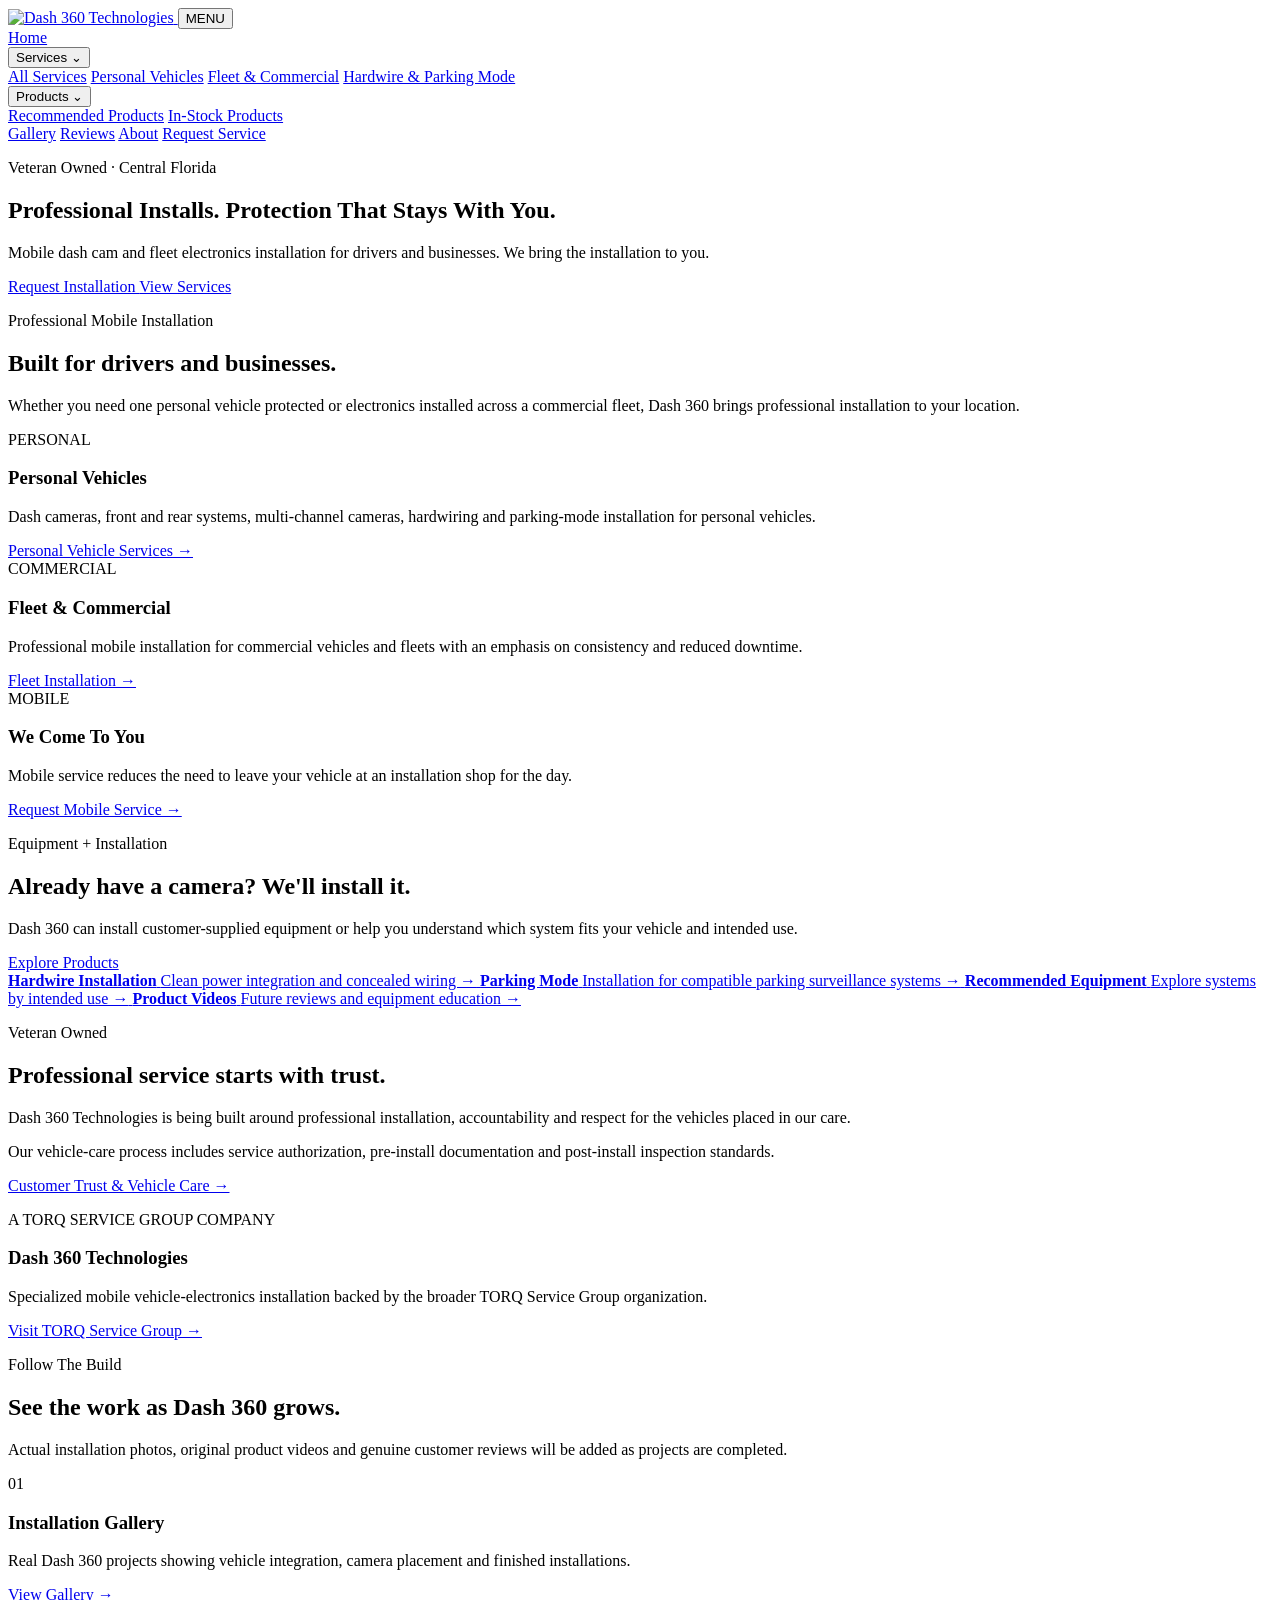
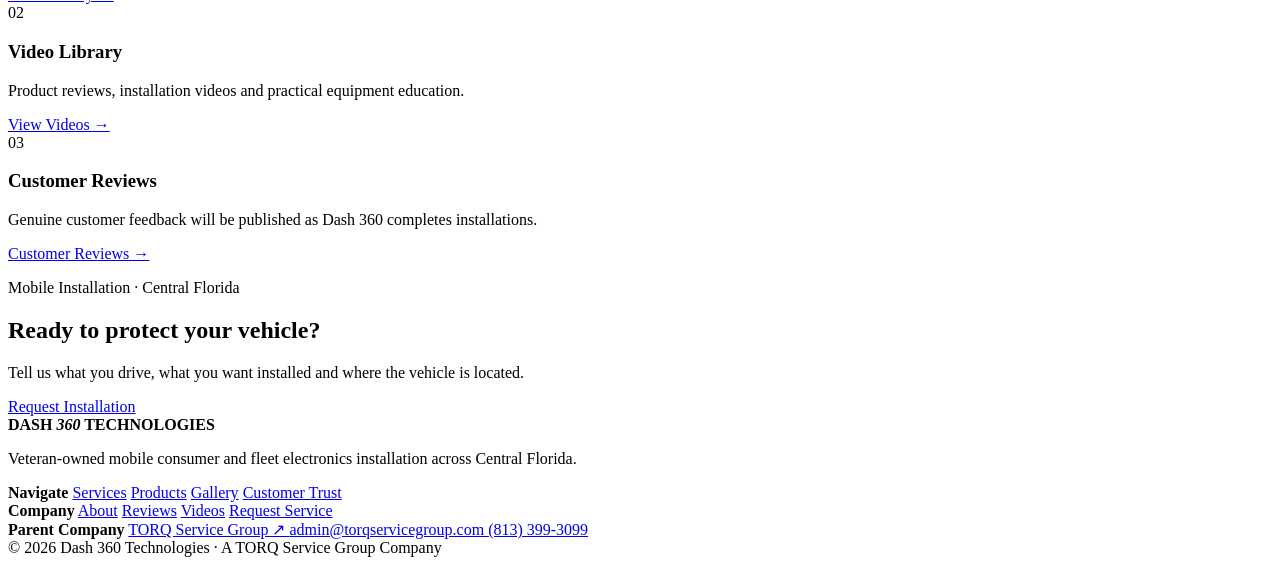
==== commit 2873832a: "Match homepage to approved Dash 360 design Updated the meta description and title for better SEO. En" ====
--- a/public/index.html
+++ b/public/index.html
@@ -3,682 +3,489 @@
 <head>
   <meta charset="utf-8">
   <meta name="viewport" content="width=device-width, initial-scale=1">
-
-  <meta
-    name="description"
-    content="Veteran-owned mobile dash cam and fleet electronics installation across Central Florida."
-  >
-
-  <title>
-    Dash 360 Technologies | Mobile Dash Cam & Fleet Electronics Installation
-  </title>
-
+  <meta name="description" content="Veteran-owned mobile dash cam and fleet electronics installation across Central Florida. Professional installation for personal vehicles and commercial fleets.">
+  <title>Dash 360 Technologies | Mobile Dash Cam Installation</title>
   <link rel="stylesheet" href="/styles.css">
 </head>
 
 <body>
 
-  <!-- HEADER -->
-  <header class="site-header">
-    <div class="wrap header-inner">
-
-      <a
-        class="brand"
-        href="/"
-        aria-label="Dash 360 Technologies home"
-      >
-        <img
-          src="https://torqservicegroup.com/Dash%20360%20logo.jpeg"
-          alt="Dash 360 Technologies"
-        >
-      </a>
-
-      <button
-        class="menu-toggle"
-        type="button"
-        aria-expanded="false"
-        aria-controls="main-navigation"
-      >
-        MENU
-      </button>
-
-      <nav
-        id="main-navigation"
-        class="main-nav"
-        aria-label="Main navigation"
-      >
-
-        <a class="active" href="/">Home</a>
-
-        <!-- SERVICES DROPDOWN -->
-        <div class="nav-group">
-
-          <button
-            class="nav-drop"
+<header class="site-header home-header">
+  <div class="wrap header-inner">
+
+    <a class="brand home-brand" href="/" aria-label="Dash 360 Technologies home">
+      <img src="/dash360-logo.svg" alt="Dash 360 Technologies">
+    </a>
+
+    <button class="menu-toggle"
             type="button"
             aria-expanded="false"
-          >
-            Services
-            <span>⌄</span>
-          </button>
-
-          <div class="dropdown">
-            <a href="/services.html">
-              All Services
-            </a>
-
-            <a href="/services.html#consumer">
-              Personal Vehicles
-            </a>
-
-            <a href="/services.html#fleet">
-              Fleet & Commercial
-            </a>
-
-            <a href="/services.html#hardwire">
-              Hardwire & Parking Mode
-            </a>
-          </div>
-
+            aria-controls="main-navigation">
+      MENU
+    </button>
+
+    <nav id="main-navigation" class="main-nav" aria-label="Main navigation">
+
+      <a class="active" href="/">Home</a>
+
+      <div class="nav-group">
+        <button class="nav-drop" type="button" aria-expanded="false">
+          Services <span>⌄</span>
+        </button>
+
+        <div class="dropdown">
+          <a href="/services.html">All Services</a>
+          <a href="/services.html#consumer">Personal Vehicles</a>
+          <a href="/services.html#fleet">Fleet & Commercial</a>
+          <a href="/services.html#hardwire">Hardwire & Parking Mode</a>
         </div>
-
-        <!-- PRODUCTS DROPDOWN -->
-        <div class="nav-group">
-
-          <button
-            class="nav-drop"
-            type="button"
-            aria-expanded="false"
-          >
-            Products
-            <span>⌄</span>
-          </button>
-
-          <div class="dropdown">
-            <a href="/products.html">
-              Recommended Products
-            </a>
-
-            <a href="/products.html#inventory">
-              In-Stock Products
-            </a>
-          </div>
-
+      </div>
+
+      <div class="nav-group">
+        <button class="nav-drop" type="button" aria-expanded="false">
+          Products <span>⌄</span>
+        </button>
+
+        <div class="dropdown">
+          <a href="/products.html">Recommended Products</a>
+          <a href="/products.html#inventory">In-Stock Products</a>
         </div>
-
-        <a href="/gallery.html">
-          Gallery
-        </a>
-
-        <a href="/videos.html">
-          Videos
-        </a>
-
-        <a href="/reviews.html">
-          Reviews
-        </a>
-
-        <a href="/customer-trust.html">
-          Customer Trust
-        </a>
-
-        <a href="/about.html">
-          About
-        </a>
-
-        <a
-          class="nav-button"
-          href="/request-service.html"
-        >
-          Request Service
-        </a>
-
-      </nav>
-
-    </div>
-  </header>
-
-
-  <main>
-
-    <!-- HERO -->
-    <section class="hero">
-
-      <div
-        class="flag-background"
-        aria-hidden="true"
-      ></div>
-
-      <div
-        class="hero-overlay"
-        aria-hidden="true"
-      ></div>
-
-      <div class="wrap hero-grid">
-
-        <div class="hero-copy">
-
-          <p class="eyebrow">
-            Veteran Owned · Central Florida
-          </p>
-
-          <h1>
-            Professional installs.
-            <br>
-            <em>Protection that stays with you.</em>
-          </h1>
-
-          <p class="lead">
-            Mobile dash cam and fleet-electronics installation
-            for personal vehicles and commercial fleets across
-            Central Florida.
-          </p>
-
-          <p class="hero-detail">
-            Clean wiring. Careful integration. Professional
-            installation brought directly to your location.
-          </p>
-
-          <div class="hero-buttons">
-
-            <a
-              class="button button-primary"
-              href="/request-service.html"
-            >
-              Request Installation
-            </a>
-
-            <a
-              class="button button-outline"
-              href="/services.html"
-            >
-              Explore Services
-            </a>
-
-          </div>
-
-          <div class="trust-badges">
-
-            <span>
-              ★ Veteran Owned
-            </span>
-
-            <span>
-              ◆ Mobile Service
-            </span>
-
-            <span>
-              ✓ Professional Installation
-            </span>
-
-          </div>
-
-        </div>
-
-
-        <aside class="hero-card">
-
-          <p class="card-label">
-            DASH 360 TECHNOLOGIES
-          </p>
-
-          <h2>
-            We bring the installation to you.
-          </h2>
-
-          <p>
-            Dash cameras, hardwire systems, parking-mode
-            integration, fleet cameras, GPS, telematics and
-            related mobile vehicle electronics.
-          </p>
-
-          <a
-            class="text-link"
-            href="/about.html"
-          >
-            About Dash 360 →
-          </a>
-
-        </aside>
-
-      </div>
-
-    </section>
-
-
-    <!-- SERVICE SUPPORT -->
-    <section class="service-banner">
-
-      <div class="wrap banner-grid">
-
-        <div>
-
-          <p class="banner-label">
-            Proud to support those who serve
-          </p>
-
-          <h2>
-            Veteran owned.
-            Service driven.
-          </h2>
-
-        </div>
+      </div>
+
+      <a href="/gallery.html">Gallery</a>
+      <a href="/reviews.html">Reviews</a>
+      <a href="/about.html">About</a>
+
+      <a class="nav-button" href="/request-service.html">
+        Request Service
+      </a>
+
+    </nav>
+  </div>
+</header>
+
+
+<main>
+
+  <!-- HERO -->
+
+  <section class="home-flag-hero">
+
+    <div class="home-flag-overlay"></div>
+
+    <div class="wrap home-hero-content">
+
+      <p class="home-eyebrow">
+        Veteran Owned · Central Florida
+      </p>
+
+      <h1>
+        <span class="hero-white">Professional Installs.</span>
+        <span class="hero-steel">Protection That Stays With You.</span>
+      </h1>
+
+      <p class="home-hero-lead">
+        Mobile dash cam and fleet electronics installation for drivers
+        and businesses. We bring the installation to you.
+      </p>
+
+      <div class="home-hero-actions">
+
+        <a class="button button-primary"
+           href="/request-service.html">
+          Request Installation
+        </a>
+
+        <a class="button button-outline"
+           href="/services.html">
+          View Services
+        </a>
+
+      </div>
+
+    </div>
+
+  </section>
+
+
+  <!-- CUSTOMER PATH -->
+
+  <section class="content-section">
+
+    <div class="wrap">
+
+      <p class="eyebrow">Professional Mobile Installation</p>
+
+      <div class="section-heading">
+
+        <h2>Built for drivers and businesses.</h2>
 
         <p>
-          Dash 360 Technologies is veteran owned.
-          Veteran and first responder discount programs
-          are being developed as part of our commitment
-          to the communities we serve.
-        </p>
-
-      </div>
-
-    </section>
-
-
-    <!-- INSTALLATION TYPES -->
-    <section class="content-section">
-
-      <div class="wrap">
-
-        <p class="eyebrow">
-          Choose your installation
-        </p>
-
-        <div class="section-heading">
-
-          <h2>
-            One vehicle or an entire fleet.
-          </h2>
-
-          <p>
-            Start with the type of installation you need.
-            Detailed service information is available on
-            its dedicated page.
-          </p>
-
-        </div>
-
-
-        <div class="service-grid">
-
-          <!-- CONSUMER -->
-          <article class="service-card">
-
-            <span class="card-number">
-              01
-            </span>
-
-            <h3>
-              Personal Vehicles
-            </h3>
-
-            <p>
-              Front, rear and multi-channel dash camera
-              systems installed cleanly in cars, trucks
-              and SUVs.
-            </p>
-
-            <a href="/services.html#consumer">
-              Consumer Installation →
-            </a>
-
-          </article>
-
-
-          <!-- FLEET -->
-          <article class="service-card">
-
-            <span class="card-number">
-              02
-            </span>
-
-            <h3>
-              Fleet & Commercial
-            </h3>
-
-            <p>
-              Coordinated mobile installations designed
-              around vehicle availability and scalable
-              fleet requirements.
-            </p>
-
-            <a href="/services.html#fleet">
-              Fleet Installation →
-            </a>
-
-          </article>
-
-
-          <!-- HARDWIRE -->
-          <article class="service-card">
-
-            <span class="card-number">
-              03
-            </span>
-
-            <h3>
-              Hardwire & Parking Mode
-            </h3>
-
-            <p>
-              Concealed wiring and properly integrated
-              power for a clean finish and supported
-              parking-mode operation.
-            </p>
-
-            <a href="/services.html#hardwire">
-              Hardwire Service →
-            </a>
-
-          </article>
-
-        </div>
-
-      </div>
-
-    </section>
-
-
-    <!-- PRODUCTS -->
-    <section class="content-section steel-section">
-
-      <div class="wrap split-layout">
-
-        <div>
-
-          <p class="eyebrow">
-            Products + Installation
-          </p>
-
-          <h2>
-            Choose the equipment.
-            Plan the install.
-          </h2>
-
-          <p class="lead small">
-            Recommended equipment and physical inventory
-            are kept separate so customers can clearly
-            see what we recommend and what is actually
-            available.
-          </p>
-
-          <a
-            class="button button-primary"
-            href="/products.html"
-          >
-            Explore Products
-          </a>
-
-        </div>
-
-
-        <div class="link-grid">
-
-          <a
-            class="link-card"
-            href="/products.html"
-          >
-            <strong>
-              Recommended Products
-            </strong>
-
-            <span>
-              Equipment selected by use case →
-            </span>
-          </a>
-
-
-          <a
-            class="link-card"
-            href="/videos.html"
-          >
-            <strong>
-              Video Library
-            </strong>
-
-            <span>
-              Product reviews and education →
-            </span>
-          </a>
-
-
-          <a
-            class="link-card"
-            href="/gallery.html"
-          >
-            <strong>
-              Installation Gallery
-            </strong>
-
-            <span>
-              Completed-work examples →
-            </span>
-          </a>
-
-
-          <a
-            class="link-card"
-            href="/reviews.html"
-          >
-            <strong>
-              Customer Reviews
-            </strong>
-
-            <span>
-              Verified experiences as collected →
-            </span>
-          </a>
-
-        </div>
-
-      </div>
-
-    </section>
-
-
-    <!-- CUSTOMER TRUST -->
-    <section class="content-section trust-section">
-
-      <div class="wrap split-layout">
-
-        <div class="flag-mark">
-
-          <span class="flag-stars">
-            ★ ★ ★ ★ ★
-          </span>
-
-          <span class="flag-line"></span>
-          <span class="flag-line"></span>
-          <span class="flag-line"></span>
-
-          <span class="flag-line green"></span>
-
-          <span class="flag-line"></span>
-          <span class="flag-line"></span>
-          <span class="flag-line"></span>
-
-        </div>
-
-
-        <div>
-
-          <p class="eyebrow">
-            Customer Trust & Vehicle Care
-          </p>
-
-          <h2>
-            Your vehicle enters our care before
-            the first panel is removed.
-          </h2>
-
-          <p class="lead small">
-            Our customer-care process is built around
-            clear service authorization, pre-install
-            documentation, careful vehicle access and
-            a professional handoff.
-          </p>
-
-          <a
-            class="text-link"
-            href="/customer-trust.html"
-          >
-            View Vehicle-Care Standards →
-          </a>
-
-        </div>
-
-      </div>
-
-    </section>
-
-
-    <!-- FINAL CTA -->
-    <section class="final-cta">
-
-      <div class="wrap cta-layout">
-
-        <div>
-
-          <p class="banner-label">
-            Central Florida Mobile Installation
-          </p>
-
-          <h2>
-            Ready for a cleaner installation?
-          </h2>
-
-          <p>
-            Tell us about your vehicle, equipment
-            and installation needs.
-          </p>
-
-        </div>
-
-
-        <a
-          class="button button-dark"
-          href="/request-service.html"
-        >
-          Start Service Request
-        </a>
-
-      </div>
-
-    </section>
-
-  </main>
-
-
-  <!-- FOOTER -->
-  <footer class="site-footer">
-
-    <div class="wrap footer-grid">
-
-      <div class="footer-about">
-
-        <strong class="footer-logo">
-          DASH <em>360</em> TECHNOLOGIES
-        </strong>
+          Whether you need one personal vehicle protected or electronics
+          installed across a commercial fleet, Dash 360 brings professional
+          installation to your location.
+        </p>
+
+      </div>
+
+
+      <div class="service-grid">
+
+        <article class="service-card">
+
+          <span class="card-number">PERSONAL</span>
+
+          <h3>Personal Vehicles</h3>
+
+          <p>
+            Dash cameras, front and rear systems, multi-channel cameras,
+            hardwiring and parking-mode installation for personal vehicles.
+          </p>
+
+          <a class="text-link" href="/services.html#consumer">
+            Personal Vehicle Services →
+          </a>
+
+        </article>
+
+
+        <article class="service-card">
+
+          <span class="card-number">COMMERCIAL</span>
+
+          <h3>Fleet & Commercial</h3>
+
+          <p>
+            Professional mobile installation for commercial vehicles and
+            fleets with an emphasis on consistency and reduced downtime.
+          </p>
+
+          <a class="text-link" href="/services.html#fleet">
+            Fleet Installation →
+          </a>
+
+        </article>
+
+
+        <article class="service-card">
+
+          <span class="card-number">MOBILE</span>
+
+          <h3>We Come To You</h3>
+
+          <p>
+            Mobile service reduces the need to leave your vehicle at an
+            installation shop for the day.
+          </p>
+
+          <a class="text-link" href="/request-service.html">
+            Request Mobile Service →
+          </a>
+
+        </article>
+
+      </div>
+
+    </div>
+
+  </section>
+
+
+  <!-- EQUIPMENT -->
+
+  <section class="content-section steel-section">
+
+    <div class="wrap split-layout">
+
+      <div>
+
+        <p class="eyebrow">Equipment + Installation</p>
+
+        <h2>Already have a camera? We'll install it.</h2>
+
+        <p class="lead small">
+          Dash 360 can install customer-supplied equipment or help you
+          understand which system fits your vehicle and intended use.
+        </p>
+
+        <a class="button button-primary" href="/products.html">
+          Explore Products
+        </a>
+
+      </div>
+
+
+      <div class="link-grid">
+
+        <a class="link-card" href="/services.html#hardwire">
+          <strong>Hardwire Installation</strong>
+          <span>Clean power integration and concealed wiring →</span>
+        </a>
+
+        <a class="link-card" href="/services.html#hardwire">
+          <strong>Parking Mode</strong>
+          <span>Installation for compatible parking surveillance systems →</span>
+        </a>
+
+        <a class="link-card" href="/products.html">
+          <strong>Recommended Equipment</strong>
+          <span>Explore systems by intended use →</span>
+        </a>
+
+        <a class="link-card" href="/videos.html">
+          <strong>Product Videos</strong>
+          <span>Future reviews and equipment education →</span>
+        </a>
+
+      </div>
+
+    </div>
+
+  </section>
+
+
+  <!-- TRUST -->
+
+  <section class="content-section trust-section">
+
+    <div class="wrap split-layout">
+
+      <div>
+
+        <p class="eyebrow">Veteran Owned</p>
+
+        <h2>Professional service starts with trust.</h2>
+
+        <p class="lead small">
+          Dash 360 Technologies is being built around professional
+          installation, accountability and respect for the vehicles
+          placed in our care.
+        </p>
 
         <p>
-          Veteran-owned mobile consumer and fleet
-          electronics installation across Central Florida.
-        </p>
-
-      </div>
-
+          Our vehicle-care process includes service authorization,
+          pre-install documentation and post-install inspection standards.
+        </p>
+
+        <a class="text-link" href="/customer-trust.html">
+          Customer Trust & Vehicle Care →
+        </a>
+
+      </div>
+
+
+      <div class="hero-card">
+
+        <p class="card-label">A TORQ SERVICE GROUP COMPANY</p>
+
+        <h3>Dash 360 Technologies</h3>
+
+        <p>
+          Specialized mobile vehicle-electronics installation backed by
+          the broader TORQ Service Group organization.
+        </p>
+
+        <a class="text-link"
+           href="https://torqservicegroup.com"
+           target="_blank"
+           rel="noopener">
+          Visit TORQ Service Group →
+        </a>
+
+      </div>
+
+    </div>
+
+  </section>
+
+
+  <!-- GALLERY / REVIEWS -->
+
+  <section class="content-section">
+
+    <div class="wrap">
+
+      <p class="eyebrow">Follow The Build</p>
+
+      <div class="section-heading">
+
+        <h2>See the work as Dash 360 grows.</h2>
+
+        <p>
+          Actual installation photos, original product videos and genuine
+          customer reviews will be added as projects are completed.
+        </p>
+
+      </div>
+
+
+      <div class="service-grid">
+
+        <article class="service-card">
+
+          <span class="card-number">01</span>
+
+          <h3>Installation Gallery</h3>
+
+          <p>
+            Real Dash 360 projects showing vehicle integration,
+            camera placement and finished installations.
+          </p>
+
+          <a class="text-link" href="/gallery.html">
+            View Gallery →
+          </a>
+
+        </article>
+
+
+        <article class="service-card">
+
+          <span class="card-number">02</span>
+
+          <h3>Video Library</h3>
+
+          <p>
+            Product reviews, installation videos and practical
+            equipment education.
+          </p>
+
+          <a class="text-link" href="/videos.html">
+            View Videos →
+          </a>
+
+        </article>
+
+
+        <article class="service-card">
+
+          <span class="card-number">03</span>
+
+          <h3>Customer Reviews</h3>
+
+          <p>
+            Genuine customer feedback will be published as Dash 360
+            completes installations.
+          </p>
+
+          <a class="text-link" href="/reviews.html">
+            Customer Reviews →
+          </a>
+
+        </article>
+
+      </div>
+
+    </div>
+
+  </section>
+
+
+  <!-- FINAL CTA -->
+
+  <section class="final-cta">
+
+    <div class="wrap cta-layout">
 
       <div>
 
-        <strong class="footer-heading">
-          Navigate
-        </strong>
-
-        <a href="/services.html">
-          Services
-        </a>
-
-        <a href="/products.html">
-          Products
-        </a>
-
-        <a href="/gallery.html">
-          Gallery
-        </a>
-
-        <a href="/customer-trust.html">
-          Customer Trust
-        </a>
-
-      </div>
-
-
-      <div>
-
-        <strong class="footer-heading">
-          Company
-        </strong>
-
-        <a href="/about.html">
-          About
-        </a>
-
-        <a href="/reviews.html">
-          Reviews
-        </a>
-
-        <a href="/videos.html">
-          Videos
-        </a>
-
-        <a href="/request-service.html">
-          Request Service
-        </a>
-
-      </div>
-
-
-      <div>
-
-        <strong class="footer-heading">
-          Parent Company
-        </strong>
-
-        <a
-          href="https://torqservicegroup.com"
-          target="_blank"
-          rel="noopener"
-        >
-          TORQ Service Group ↗
-        </a>
-
-        <a
-          href="mailto:admin@torqservicegroup.com"
-        >
-          admin@torqservicegroup.com
-        </a>
-
-        <a href="tel:+18133993099">
-          (813) 399-3099
-        </a>
-
-      </div>
-
-    </div>
-
-
-    <div class="wrap footer-bottom">
-
-      © 2026 Dash 360 Technologies
-      · A TORQ Service Group Company
-
-    </div>
-
-  </footer>
-
-
-  <script src="/site.js"></script>
+        <p class="banner-label">
+          Mobile Installation · Central Florida
+        </p>
+
+        <h2>Ready to protect your vehicle?</h2>
+
+        <p>
+          Tell us what you drive, what you want installed and where
+          the vehicle is located.
+        </p>
+
+      </div>
+
+      <a class="button button-dark"
+         href="/request-service.html">
+        Request Installation
+      </a>
+
+    </div>
+
+  </section>
+
+</main>
+
+
+<footer class="site-footer">
+
+  <div class="wrap footer-grid">
+
+    <div class="footer-about">
+
+      <strong class="footer-logo">
+        DASH <em>360</em> TECHNOLOGIES
+      </strong>
+
+      <p>
+        Veteran-owned mobile consumer and fleet electronics installation
+        across Central Florida.
+      </p>
+
+    </div>
+
+
+    <div>
+
+      <strong class="footer-heading">Navigate</strong>
+
+      <a href="/services.html">Services</a>
+      <a href="/products.html">Products</a>
+      <a href="/gallery.html">Gallery</a>
+      <a href="/customer-trust.html">Customer Trust</a>
+
+    </div>
+
+
+    <div>
+
+      <strong class="footer-heading">Company</strong>
+
+      <a href="/about.html">About</a>
+      <a href="/reviews.html">Reviews</a>
+      <a href="/videos.html">Videos</a>
+      <a href="/request-service.html">Request Service</a>
+
+    </div>
+
+
+    <div>
+
+      <strong class="footer-heading">Parent Company</strong>
+
+      <a href="https://torqservicegroup.com"
+         target="_blank"
+         rel="noopener">
+        TORQ Service Group ↗
+      </a>
+
+      <a href="mailto:admin@torqservicegroup.com">
+        admin@torqservicegroup.com
+      </a>
+
+      <a href="tel:+18133993099">
+        (813) 399-3099
+      </a>
+
+    </div>
+
+  </div>
+
+
+  <div class="wrap footer-bottom">
+    © 2026 Dash 360 Technologies · A TORQ Service Group Company
+  </div>
+
+</footer>
+
+<script src="/site.js"></script>
 
 </body>
 </html>
